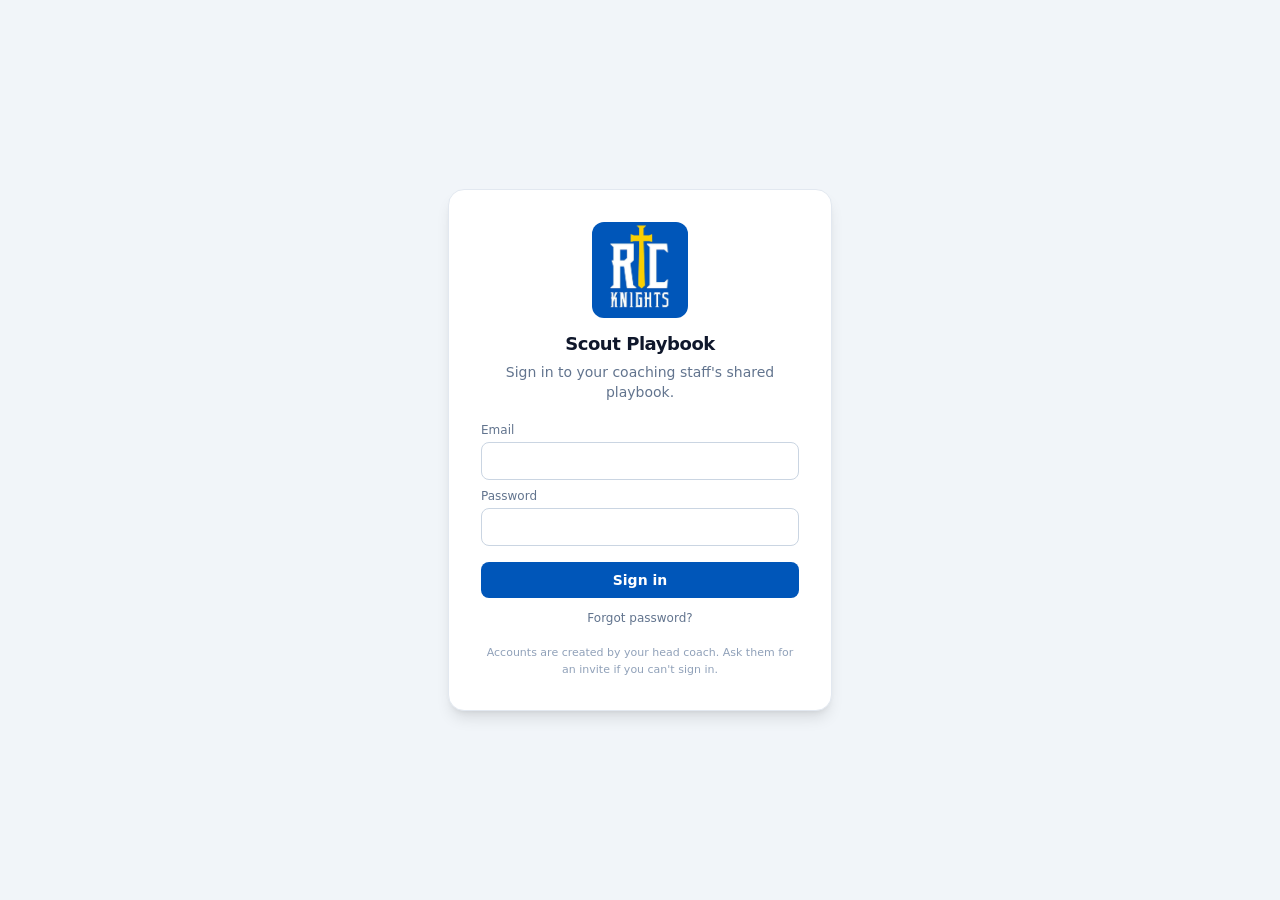
==== index.html @ b2d07709 "Deploy web app" ====
<!doctype html>
<html lang="en">
  <head>
    <meta charset="UTF-8" />
    <meta name="viewport" content="width=device-width, initial-scale=1.0" />
    <link rel="icon" type="image/png" href="./favicon.png" />
    <title>RC Knights — Scout Playbook</title>
    <script type="module" crossorigin src="./assets/index-DZJxbyOp.js"></script>
    <link rel="stylesheet" crossorigin href="./assets/index-Cs201-Hw.css">
  </head>
  <body>
    <div id="root"></div>
  </body>
</html>
---- assets/index-Cs201-Hw.css ----
@layer properties{@supports (((-webkit-hyphens:none)) and (not (margin-trim:inline))) or ((-moz-orient:inline) and (not (color:rgb(from red r g b)))){*,:before,:after,::backdrop{--tw-translate-x:0;--tw-translate-y:0;--tw-translate-z:0;--tw-scale-x:1;--tw-scale-y:1;--tw-scale-z:1;--tw-rotate-x:initial;--tw-rotate-y:initial;--tw-rotate-z:initial;--tw-skew-x:initial;--tw-skew-y:initial;--tw-space-y-reverse:0;--tw-border-style:solid;--tw-leading:initial;--tw-font-weight:initial;--tw-tracking:initial;--tw-shadow:0 0 #0000;--tw-shadow-color:initial;--tw-shadow-alpha:100%;--tw-inset-shadow:0 0 #0000;--tw-inset-shadow-color:initial;--tw-inset-shadow-alpha:100%;--tw-ring-color:initial;--tw-ring-shadow:0 0 #0000;--tw-inset-ring-color:initial;--tw-inset-ring-shadow:0 0 #0000;--tw-ring-inset:initial;--tw-ring-offset-width:0px;--tw-ring-offset-color:#fff;--tw-ring-offset-shadow:0 0 #0000;--tw-outline-style:solid;--tw-blur:initial;--tw-brightness:initial;--tw-contrast:initial;--tw-grayscale:initial;--tw-hue-rotate:initial;--tw-invert:initial;--tw-opacity:initial;--tw-saturate:initial;--tw-sepia:initial;--tw-drop-shadow:initial;--tw-drop-shadow-color:initial;--tw-drop-shadow-alpha:100%;--tw-drop-shadow-size:initial;--tw-duration:initial}}}@layer theme{:root,:host{--font-sans:ui-sans-serif, system-ui, sans-serif, "Apple Color Emoji", "Segoe UI Emoji", "Segoe UI Symbol", "Noto Color Emoji";--font-mono:ui-monospace, SFMono-Regular, Menlo, Monaco, Consolas, "Liberation Mono", "Courier New", monospace;--color-red-50:oklch(97.1% .013 17.38);--color-red-100:oklch(93.6% .032 17.717);--color-red-200:oklch(88.5% .062 18.334);--color-red-300:oklch(80.8% .114 19.571);--color-red-400:oklch(70.4% .191 22.216);--color-red-500:oklch(63.7% .237 25.331);--color-red-600:oklch(57.7% .245 27.325);--color-red-700:oklch(50.5% .213 27.518);--color-amber-50:oklch(98.7% .022 95.277);--color-amber-100:oklch(96.2% .059 95.617);--color-amber-300:oklch(87.9% .169 91.605);--color-amber-400:oklch(82.8% .189 84.429);--color-amber-500:oklch(76.9% .188 70.08);--color-amber-600:oklch(66.6% .179 58.318);--color-amber-800:oklch(47.3% .137 46.201);--color-amber-900:oklch(41.4% .112 45.904);--color-green-500:oklch(72.3% .219 149.579);--color-green-600:oklch(62.7% .194 149.214);--color-sky-50:oklch(97.7% .013 236.62);--color-sky-100:oklch(95.1% .026 236.824);--color-sky-300:oklch(82.8% .111 230.318);--color-sky-400:oklch(74.6% .16 232.661);--color-sky-500:oklch(68.5% .169 237.323);--color-sky-600:oklch(58.8% .158 241.966);--color-sky-700:oklch(50% .134 242.749);--color-sky-800:oklch(44.3% .11 240.79);--color-slate-50:oklch(98.4% .003 247.858);--color-slate-100:oklch(96.8% .007 247.896);--color-slate-200:oklch(92.9% .013 255.508);--color-slate-300:oklch(86.9% .022 252.894);--color-slate-400:oklch(70.4% .04 256.788);--color-slate-500:oklch(55.4% .046 257.417);--color-slate-600:oklch(44.6% .043 257.281);--color-slate-700:oklch(37.2% .044 257.287);--color-slate-800:oklch(27.9% .041 260.031);--color-slate-900:oklch(20.8% .042 265.755);--color-black:#000;--color-white:#fff;--spacing:.25rem;--container-md:28rem;--container-2xl:42rem;--container-3xl:48rem;--container-4xl:56rem;--container-5xl:64rem;--container-7xl:80rem;--text-xs:.75rem;--text-xs--line-height:calc(1 / .75);--text-sm:.875rem;--text-sm--line-height:calc(1.25 / .875);--text-lg:1.125rem;--text-lg--line-height:calc(1.75 / 1.125);--text-xl:1.25rem;--text-xl--line-height:calc(1.75 / 1.25);--text-2xl:1.5rem;--text-2xl--line-height:calc(2 / 1.5);--text-3xl:1.875rem;--text-3xl--line-height: 1.2 ;--font-weight-normal:400;--font-weight-medium:500;--font-weight-semibold:600;--font-weight-bold:700;--tracking-tight:-.025em;--tracking-wide:.025em;--tracking-widest:.1em;--leading-tight:1.25;--leading-snug:1.375;--radius-md:.375rem;--radius-lg:.5rem;--radius-xl:.75rem;--radius-2xl:1rem;--animate-pulse:pulse 2s cubic-bezier(.4, 0, .6, 1) infinite;--default-transition-duration:.15s;--default-transition-timing-function:cubic-bezier(.4, 0, .2, 1);--default-font-family:var(--font-sans);--default-mono-font-family:var(--font-mono);--color-brand:#0056b9;--color-brand-dark:#00479a;--color-brand-50:#e6f0fb;--color-brand-100:#cfe0f5;--color-gold:#facc00;--color-gold-dark:#d9b000}}@layer base{*,:after,:before,::backdrop{box-sizing:border-box;border:0 solid;margin:0;padding:0}::file-selector-button{box-sizing:border-box;border:0 solid;margin:0;padding:0}html,:host{-webkit-text-size-adjust:100%;tab-size:4;line-height:1.5;font-family:var(--default-font-family,ui-sans-serif, system-ui, sans-serif, "Apple Color Emoji", "Segoe UI Emoji", "Segoe UI Symbol", "Noto Color Emoji");font-feature-settings:var(--default-font-feature-settings,normal);font-variation-settings:var(--default-font-variation-settings,normal);-webkit-tap-highlight-color:transparent}hr{height:0;color:inherit;border-top-width:1px}abbr:where([title]){-webkit-text-decoration:underline dotted;text-decoration:underline dotted}h1,h2,h3,h4,h5,h6{font-size:inherit;font-weight:inherit}a{color:inherit;-webkit-text-decoration:inherit;text-decoration:inherit}b,strong{font-weight:bolder}code,kbd,samp,pre{font-family:var(--default-mono-font-family,ui-monospace, SFMono-Regular, Menlo, Monaco, Consolas, "Liberation Mono", "Courier New", monospace);font-feature-settings:var(--default-mono-font-feature-settings,normal);font-variation-settings:var(--default-mono-font-variation-settings,normal);font-size:1em}small{font-size:80%}sub,sup{vertical-align:baseline;font-size:75%;line-height:0;position:relative}sub{bottom:-.25em}sup{top:-.5em}table{text-indent:0;border-color:inherit;border-collapse:collapse}:-moz-focusring{outline:auto}progress{vertical-align:baseline}summary{display:list-item}ol,ul,menu{list-style:none}img,svg,video,canvas,audio,iframe,embed,object{vertical-align:middle;display:block}img,video{max-width:100%;height:auto}button,input,select,optgroup,textarea{font:inherit;font-feature-settings:inherit;font-variation-settings:inherit;letter-spacing:inherit;color:inherit;opacity:1;background-color:#0000;border-radius:0}::file-selector-button{font:inherit;font-feature-settings:inherit;font-variation-settings:inherit;letter-spacing:inherit;color:inherit;opacity:1;background-color:#0000;border-radius:0}:where(select:is([multiple],[size])) optgroup{font-weight:bolder}:where(select:is([multiple],[size])) optgroup option{padding-inline-start:20px}::file-selector-button{margin-inline-end:4px}::placeholder{opacity:1}@supports (not ((-webkit-appearance:-apple-pay-button))) or (contain-intrinsic-size:1px){::placeholder{color:currentColor}@supports (color:color-mix(in lab,red,red)){::placeholder{color:color-mix(in oklab,currentcolor 50%,transparent)}}}textarea{resize:vertical}::-webkit-search-decoration{-webkit-appearance:none}::-webkit-date-and-time-value{min-height:1lh;text-align:inherit}::-webkit-datetime-edit{display:inline-flex}::-webkit-datetime-edit-fields-wrapper{padding:0}::-webkit-datetime-edit{padding-block:0}::-webkit-datetime-edit-year-field{padding-block:0}::-webkit-datetime-edit-month-field{padding-block:0}::-webkit-datetime-edit-day-field{padding-block:0}::-webkit-datetime-edit-hour-field{padding-block:0}::-webkit-datetime-edit-minute-field{padding-block:0}::-webkit-datetime-edit-second-field{padding-block:0}::-webkit-datetime-edit-millisecond-field{padding-block:0}::-webkit-datetime-edit-meridiem-field{padding-block:0}::-webkit-calendar-picker-indicator{line-height:1}:-moz-ui-invalid{box-shadow:none}button,input:where([type=button],[type=reset],[type=submit]){appearance:button}::file-selector-button{appearance:button}::-webkit-inner-spin-button{height:auto}::-webkit-outer-spin-button{height:auto}[hidden]:where(:not([hidden=until-found])){display:none!important}}@layer components;@layer utilities{.pointer-events-auto{pointer-events:auto}.pointer-events-none{pointer-events:none}.visible{visibility:visible}.absolute{position:absolute}.fixed{position:fixed}.relative{position:relative}.sticky{position:sticky}.inset-0{inset:0}.inset-x-0{inset-inline:0}.inset-y-0{inset-block:0}.top-0{top:0}.top-1\.5{top:calc(var(--spacing) * 1.5)}.top-2{top:calc(var(--spacing) * 2)}.right-1\.5{right:calc(var(--spacing) * 1.5)}.right-4{right:calc(var(--spacing) * 4)}.bottom-4{bottom:calc(var(--spacing) * 4)}.left-0{left:0}.left-1\/2{left:50%}.z-10{z-index:10}.z-30{z-index:30}.z-40{z-index:40}.z-50{z-index:50}.col-span-full{grid-column:1/-1}.m-auto{margin:auto}.mx-1{margin-inline:var(--spacing)}.mx-3{margin-inline:calc(var(--spacing) * 3)}.mx-auto{margin-inline:auto}.my-6{margin-block:calc(var(--spacing) * 6)}.mt-0\.5{margin-top:calc(var(--spacing) * .5)}.mt-1{margin-top:var(--spacing)}.mt-1\.5{margin-top:calc(var(--spacing) * 1.5)}.mt-2{margin-top:calc(var(--spacing) * 2)}.mt-3{margin-top:calc(var(--spacing) * 3)}.mt-4{margin-top:calc(var(--spacing) * 4)}.mt-6{margin-top:calc(var(--spacing) * 6)}.mt-8{margin-top:calc(var(--spacing) * 8)}.mt-auto{margin-top:auto}.mr-1{margin-right:var(--spacing)}.mr-2{margin-right:calc(var(--spacing) * 2)}.mr-3{margin-right:calc(var(--spacing) * 3)}.-mb-px{margin-bottom:-1px}.mb-1{margin-bottom:var(--spacing)}.mb-1\.5{margin-bottom:calc(var(--spacing) * 1.5)}.mb-2{margin-bottom:calc(var(--spacing) * 2)}.mb-3{margin-bottom:calc(var(--spacing) * 3)}.mb-4{margin-bottom:calc(var(--spacing) * 4)}.mb-5{margin-bottom:calc(var(--spacing) * 5)}.mb-6{margin-bottom:calc(var(--spacing) * 6)}.ml-1{margin-left:var(--spacing)}.ml-2{margin-left:calc(var(--spacing) * 2)}.ml-auto{margin-left:auto}.block{display:block}.flex{display:flex}.grid{display:grid}.hidden{display:none}.inline{display:inline}.inline-block{display:inline-block}.inline-flex{display:inline-flex}.table{display:table}.aspect-\[2\/1\]{aspect-ratio:2}.h-2{height:calc(var(--spacing) * 2)}.h-6{height:calc(var(--spacing) * 6)}.h-7{height:calc(var(--spacing) * 7)}.h-8{height:calc(var(--spacing) * 8)}.h-10{height:calc(var(--spacing) * 10)}.h-12{height:calc(var(--spacing) * 12)}.h-96{height:calc(var(--spacing) * 96)}.h-full{height:100%}.max-h-72{max-height:calc(var(--spacing) * 72)}.max-h-\[28rem\]{max-height:28rem}.max-h-\[95vh\]{max-height:95vh}.min-h-\[2\.1rem\]{min-height:2.1rem}.min-h-\[5rem\]{min-height:5rem}.w-2{width:calc(var(--spacing) * 2)}.w-3{width:calc(var(--spacing) * 3)}.w-4{width:calc(var(--spacing) * 4)}.w-5{width:calc(var(--spacing) * 5)}.w-6{width:calc(var(--spacing) * 6)}.w-7{width:calc(var(--spacing) * 7)}.w-8{width:calc(var(--spacing) * 8)}.w-10{width:calc(var(--spacing) * 10)}.w-12{width:calc(var(--spacing) * 12)}.w-14{width:calc(var(--spacing) * 14)}.w-16{width:calc(var(--spacing) * 16)}.w-20{width:calc(var(--spacing) * 20)}.w-24{width:calc(var(--spacing) * 24)}.w-28{width:calc(var(--spacing) * 28)}.w-32{width:calc(var(--spacing) * 32)}.w-36{width:calc(var(--spacing) * 36)}.w-40{width:calc(var(--spacing) * 40)}.w-44{width:calc(var(--spacing) * 44)}.w-48{width:calc(var(--spacing) * 48)}.w-52{width:calc(var(--spacing) * 52)}.w-56{width:calc(var(--spacing) * 56)}.w-64{width:calc(var(--spacing) * 64)}.w-80{width:calc(var(--spacing) * 80)}.w-96{width:calc(var(--spacing) * 96)}.w-\[720px\]{width:720px}.w-full{width:100%}.w-px{width:1px}.max-w-2xl{max-width:var(--container-2xl)}.max-w-3xl{max-width:var(--container-3xl)}.max-w-4xl{max-width:var(--container-4xl)}.max-w-5xl{max-width:var(--container-5xl)}.max-w-7xl{max-width:var(--container-7xl)}.max-w-\[11rem\]{max-width:11rem}.max-w-\[85\%\]{max-width:85%}.max-w-\[95vw\]{max-width:95vw}.max-w-md{max-width:var(--container-md)}.min-w-0{min-width:0}.min-w-40{min-width:calc(var(--spacing) * 40)}.min-w-48{min-width:calc(var(--spacing) * 48)}.min-w-\[4rem\]{min-width:4rem}.min-w-\[10rem\]{min-width:10rem}.min-w-\[16rem\]{min-width:16rem}.min-w-\[24rem\]{min-width:24rem}.flex-1{flex:1}.shrink-0{flex-shrink:0}.border-collapse{border-collapse:collapse}.-translate-x-1\/2{--tw-translate-x: -50% ;translate:var(--tw-translate-x) var(--tw-translate-y)}.-translate-x-full{--tw-translate-x:-100%;translate:var(--tw-translate-x) var(--tw-translate-y)}.translate-x-0{--tw-translate-x:0;translate:var(--tw-translate-x) var(--tw-translate-y)}.scale-110{--tw-scale-x:110%;--tw-scale-y:110%;--tw-scale-z:110%;scale:var(--tw-scale-x) var(--tw-scale-y)}.transform{transform:var(--tw-rotate-x,) var(--tw-rotate-y,) var(--tw-rotate-z,) var(--tw-skew-x,) var(--tw-skew-y,)}.animate-pulse{animation:var(--animate-pulse)}.cursor-grab{cursor:grab}.cursor-move{cursor:move}.cursor-pointer{cursor:pointer}.touch-manipulation{touch-action:manipulation}.grid-cols-1{grid-template-columns:repeat(1,minmax(0,1fr))}.grid-cols-2{grid-template-columns:repeat(2,minmax(0,1fr))}.grid-cols-3{grid-template-columns:repeat(3,minmax(0,1fr))}.grid-cols-\[260px_1fr\]{grid-template-columns:260px 1fr}.grid-cols-\[280px_1fr\]{grid-template-columns:280px 1fr}.grid-cols-\[repeat\(auto-fill\,minmax\(200px\,1fr\)\)\]{grid-template-columns:repeat(auto-fill,minmax(200px,1fr))}.grid-cols-\[repeat\(auto-fill\,minmax\(220px\,1fr\)\)\]{grid-template-columns:repeat(auto-fill,minmax(220px,1fr))}.grid-cols-\[repeat\(auto-fill\,minmax\(230px\,1fr\)\)\]{grid-template-columns:repeat(auto-fill,minmax(230px,1fr))}.grid-cols-\[repeat\(auto-fill\,minmax\(260px\,1fr\)\)\]{grid-template-columns:repeat(auto-fill,minmax(260px,1fr))}.grid-cols-\[repeat\(auto-fill\,minmax\(300px\,1fr\)\)\]{grid-template-columns:repeat(auto-fill,minmax(300px,1fr))}.grid-cols-\[repeat\(auto-fit\,minmax\(180px\,1fr\)\)\]{grid-template-columns:repeat(auto-fit,minmax(180px,1fr))}.flex-col{flex-direction:column}.flex-wrap{flex-wrap:wrap}.items-baseline{align-items:baseline}.items-center{align-items:center}.items-end{align-items:flex-end}.items-start{align-items:flex-start}.justify-between{justify-content:space-between}.justify-center{justify-content:center}.justify-end{justify-content:flex-end}.gap-0\.5{gap:calc(var(--spacing) * .5)}.gap-1{gap:var(--spacing)}.gap-1\.5{gap:calc(var(--spacing) * 1.5)}.gap-2{gap:calc(var(--spacing) * 2)}.gap-3{gap:calc(var(--spacing) * 3)}.gap-4{gap:calc(var(--spacing) * 4)}.gap-5{gap:calc(var(--spacing) * 5)}:where(.space-y-1\.5>:not(:last-child)){--tw-space-y-reverse:0;margin-block-start:calc(calc(var(--spacing) * 1.5) * var(--tw-space-y-reverse));margin-block-end:calc(calc(var(--spacing) * 1.5) * calc(1 - var(--tw-space-y-reverse)))}.gap-x-4{column-gap:calc(var(--spacing) * 4)}.gap-y-2{row-gap:calc(var(--spacing) * 2)}.self-center{align-self:center}.self-end{align-self:flex-end}.self-start{align-self:flex-start}.truncate{text-overflow:ellipsis;white-space:nowrap;overflow:hidden}.overflow-auto{overflow:auto}.overflow-hidden{overflow:hidden}.overflow-x-auto{overflow-x:auto}.overflow-y-auto{overflow-y:auto}.rounded{border-radius:.25rem}.rounded-2xl{border-radius:var(--radius-2xl)}.rounded-full{border-radius:3.40282e38px}.rounded-lg{border-radius:var(--radius-lg)}.rounded-md{border-radius:var(--radius-md)}.rounded-xl{border-radius:var(--radius-xl)}.rounded-t-lg{border-top-left-radius:var(--radius-lg);border-top-right-radius:var(--radius-lg)}.border{border-style:var(--tw-border-style);border-width:1px}.border-0{border-style:var(--tw-border-style);border-width:0}.border-2{border-style:var(--tw-border-style);border-width:2px}.border-t{border-top-style:var(--tw-border-style);border-top-width:1px}.border-b{border-bottom-style:var(--tw-border-style);border-bottom-width:1px}.border-b-0{border-bottom-style:var(--tw-border-style);border-bottom-width:0}.border-b-2{border-bottom-style:var(--tw-border-style);border-bottom-width:2px}.border-l{border-left-style:var(--tw-border-style);border-left-width:1px}.border-l-4{border-left-style:var(--tw-border-style);border-left-width:4px}.border-dashed{--tw-border-style:dashed;border-style:dashed}.border-amber-300{border-color:var(--color-amber-300)}.border-amber-400{border-color:var(--color-amber-400)}.border-brand{border-color:var(--color-brand)}.border-gold{border-color:var(--color-gold)}.border-red-300{border-color:var(--color-red-300)}.border-red-400{border-color:var(--color-red-400)}.border-sky-400{border-color:var(--color-sky-400)}.border-sky-500{border-color:var(--color-sky-500)}.border-sky-600{border-color:var(--color-sky-600)}.border-slate-100{border-color:var(--color-slate-100)}.border-slate-200{border-color:var(--color-slate-200)}.border-slate-300{border-color:var(--color-slate-300)}.border-slate-400{border-color:var(--color-slate-400)}.border-slate-800{border-color:var(--color-slate-800)}.border-transparent{border-color:#0000}.border-white\/20{border-color:#fff3}@supports (color:color-mix(in lab,red,red)){.border-white\/20{border-color:color-mix(in oklab,var(--color-white) 20%,transparent)}}.bg-amber-50{background-color:var(--color-amber-50)}.bg-amber-100{background-color:var(--color-amber-100)}.bg-black\/40{background-color:#0006}@supports (color:color-mix(in lab,red,red)){.bg-black\/40{background-color:color-mix(in oklab,var(--color-black) 40%,transparent)}}.bg-brand{background-color:var(--color-brand)}.bg-brand-50{background-color:var(--color-brand-50)}.bg-brand-100{background-color:var(--color-brand-100)}.bg-gold{background-color:var(--color-gold)}.bg-gold\/15{background-color:#facc0026}@supports (color:color-mix(in lab,red,red)){.bg-gold\/15{background-color:color-mix(in oklab,var(--color-gold) 15%,transparent)}}.bg-gold\/25{background-color:#facc0040}@supports (color:color-mix(in lab,red,red)){.bg-gold\/25{background-color:color-mix(in oklab,var(--color-gold) 25%,transparent)}}.bg-green-500{background-color:var(--color-green-500)}.bg-red-50{background-color:var(--color-red-50)}.bg-red-600{background-color:var(--color-red-600)}.bg-red-700{background-color:var(--color-red-700)}.bg-sky-50{background-color:var(--color-sky-50)}.bg-sky-100{background-color:var(--color-sky-100)}.bg-sky-500{background-color:var(--color-sky-500)}.bg-sky-600{background-color:var(--color-sky-600)}.bg-slate-50{background-color:var(--color-slate-50)}.bg-slate-100{background-color:var(--color-slate-100)}.bg-slate-200{background-color:var(--color-slate-200)}.bg-slate-300{background-color:var(--color-slate-300)}.bg-slate-800{background-color:var(--color-slate-800)}.bg-slate-900\/40{background-color:#0f172b66}@supports (color:color-mix(in lab,red,red)){.bg-slate-900\/40{background-color:color-mix(in oklab,var(--color-slate-900) 40%,transparent)}}.bg-transparent{background-color:#0000}.bg-white{background-color:var(--color-white)}.bg-white\/10{background-color:#ffffff1a}@supports (color:color-mix(in lab,red,red)){.bg-white\/10{background-color:color-mix(in oklab,var(--color-white) 10%,transparent)}}.bg-white\/15{background-color:#ffffff26}@supports (color:color-mix(in lab,red,red)){.bg-white\/15{background-color:color-mix(in oklab,var(--color-white) 15%,transparent)}}.bg-white\/90{background-color:#ffffffe6}@supports (color:color-mix(in lab,red,red)){.bg-white\/90{background-color:color-mix(in oklab,var(--color-white) 90%,transparent)}}.p-1{padding:var(--spacing)}.p-1\.5{padding:calc(var(--spacing) * 1.5)}.p-2{padding:calc(var(--spacing) * 2)}.p-3{padding:calc(var(--spacing) * 3)}.p-4{padding:calc(var(--spacing) * 4)}.p-5{padding:calc(var(--spacing) * 5)}.p-6{padding:calc(var(--spacing) * 6)}.p-8{padding:calc(var(--spacing) * 8)}.p-10{padding:calc(var(--spacing) * 10)}.px-1{padding-inline:var(--spacing)}.px-1\.5{padding-inline:calc(var(--spacing) * 1.5)}.px-2{padding-inline:calc(var(--spacing) * 2)}.px-2\.5{padding-inline:calc(var(--spacing) * 2.5)}.px-3{padding-inline:calc(var(--spacing) * 3)}.px-4{padding-inline:calc(var(--spacing) * 4)}.px-5{padding-inline:calc(var(--spacing) * 5)}.px-6{padding-inline:calc(var(--spacing) * 6)}.py-0{padding-block:0}.py-0\.5{padding-block:calc(var(--spacing) * .5)}.py-1{padding-block:var(--spacing)}.py-1\.5{padding-block:calc(var(--spacing) * 1.5)}.py-2{padding-block:calc(var(--spacing) * 2)}.py-2\.5{padding-block:calc(var(--spacing) * 2.5)}.py-3{padding-block:calc(var(--spacing) * 3)}.py-4{padding-block:calc(var(--spacing) * 4)}.py-8{padding-block:calc(var(--spacing) * 8)}.pt-1\.5{padding-top:calc(var(--spacing) * 1.5)}.pt-3{padding-top:calc(var(--spacing) * 3)}.pt-4{padding-top:calc(var(--spacing) * 4)}.pt-5{padding-top:calc(var(--spacing) * 5)}.pt-12{padding-top:calc(var(--spacing) * 12)}.pt-16{padding-top:calc(var(--spacing) * 16)}.pt-32{padding-top:calc(var(--spacing) * 32)}.pr-1{padding-right:var(--spacing)}.pr-1\.5{padding-right:calc(var(--spacing) * 1.5)}.pr-2{padding-right:calc(var(--spacing) * 2)}.pb-0\.5{padding-bottom:calc(var(--spacing) * .5)}.pb-1{padding-bottom:var(--spacing)}.pb-2{padding-bottom:calc(var(--spacing) * 2)}.pb-3{padding-bottom:calc(var(--spacing) * 3)}.pl-1{padding-left:var(--spacing)}.pl-2\.5{padding-left:calc(var(--spacing) * 2.5)}.pl-3{padding-left:calc(var(--spacing) * 3)}.text-center{text-align:center}.text-left{text-align:left}.text-right{text-align:right}.align-middle{vertical-align:middle}.font-mono{font-family:var(--font-mono)}.text-2xl{font-size:var(--text-2xl);line-height:var(--tw-leading,var(--text-2xl--line-height))}.text-3xl{font-size:var(--text-3xl);line-height:var(--tw-leading,var(--text-3xl--line-height))}.text-lg{font-size:var(--text-lg);line-height:var(--tw-leading,var(--text-lg--line-height))}.text-sm{font-size:var(--text-sm);line-height:var(--tw-leading,var(--text-sm--line-height))}.text-xl{font-size:var(--text-xl);line-height:var(--tw-leading,var(--text-xl--line-height))}.text-xs{font-size:var(--text-xs);line-height:var(--tw-leading,var(--text-xs--line-height))}.text-\[9px\]{font-size:9px}.text-\[10px\]{font-size:10px}.text-\[11px\]{font-size:11px}.leading-none{--tw-leading:1;line-height:1}.leading-snug{--tw-leading:var(--leading-snug);line-height:var(--leading-snug)}.leading-tight{--tw-leading:var(--leading-tight);line-height:var(--leading-tight)}.font-bold{--tw-font-weight:var(--font-weight-bold);font-weight:var(--font-weight-bold)}.font-medium{--tw-font-weight:var(--font-weight-medium);font-weight:var(--font-weight-medium)}.font-normal{--tw-font-weight:var(--font-weight-normal);font-weight:var(--font-weight-normal)}.font-semibold{--tw-font-weight:var(--font-weight-semibold);font-weight:var(--font-weight-semibold)}.tracking-tight{--tw-tracking:var(--tracking-tight);letter-spacing:var(--tracking-tight)}.tracking-wide{--tw-tracking:var(--tracking-wide);letter-spacing:var(--tracking-wide)}.tracking-widest{--tw-tracking:var(--tracking-widest);letter-spacing:var(--tracking-widest)}.break-words{overflow-wrap:break-word}.whitespace-nowrap{white-space:nowrap}.whitespace-pre-wrap{white-space:pre-wrap}.text-amber-500{color:var(--color-amber-500)}.text-amber-600{color:var(--color-amber-600)}.text-amber-800{color:var(--color-amber-800)}.text-amber-900{color:var(--color-amber-900)}.text-brand{color:var(--color-brand)}.text-brand-dark{color:var(--color-brand-dark)}.text-gold-dark{color:var(--color-gold-dark)}.text-green-600{color:var(--color-green-600)}.text-red-200{color:var(--color-red-200)}.text-red-500{color:var(--color-red-500)}.text-red-600{color:var(--color-red-600)}.text-red-700{color:var(--color-red-700)}.text-sky-500{color:var(--color-sky-500)}.text-sky-700{color:var(--color-sky-700)}.text-sky-800{color:var(--color-sky-800)}.text-slate-300{color:var(--color-slate-300)}.text-slate-400{color:var(--color-slate-400)}.text-slate-500{color:var(--color-slate-500)}.text-slate-600{color:var(--color-slate-600)}.text-slate-700{color:var(--color-slate-700)}.text-slate-800{color:var(--color-slate-800)}.text-slate-900{color:var(--color-slate-900)}.text-white{color:var(--color-white)}.text-white\/60{color:#fff9}@supports (color:color-mix(in lab,red,red)){.text-white\/60{color:color-mix(in oklab,var(--color-white) 60%,transparent)}}.text-white\/70{color:#ffffffb3}@supports (color:color-mix(in lab,red,red)){.text-white\/70{color:color-mix(in oklab,var(--color-white) 70%,transparent)}}.text-white\/80{color:#fffc}@supports (color:color-mix(in lab,red,red)){.text-white\/80{color:color-mix(in oklab,var(--color-white) 80%,transparent)}}.capitalize{text-transform:capitalize}.normal-case{text-transform:none}.uppercase{text-transform:uppercase}.line-through{text-decoration-line:line-through}.underline{text-decoration-line:underline}.opacity-50{opacity:.5}.opacity-60{opacity:.6}.opacity-70{opacity:.7}.opacity-80{opacity:.8}.shadow{--tw-shadow:0 1px 3px 0 var(--tw-shadow-color,#0000001a), 0 1px 2px -1px var(--tw-shadow-color,#0000001a);box-shadow:var(--tw-inset-shadow),var(--tw-inset-ring-shadow),var(--tw-ring-offset-shadow),var(--tw-ring-shadow),var(--tw-shadow)}.shadow-2xl{--tw-shadow:0 25px 50px -12px var(--tw-shadow-color,#00000040);box-shadow:var(--tw-inset-shadow),var(--tw-inset-ring-shadow),var(--tw-ring-offset-shadow),var(--tw-ring-shadow),var(--tw-shadow)}.shadow-lg{--tw-shadow:0 10px 15px -3px var(--tw-shadow-color,#0000001a), 0 4px 6px -4px var(--tw-shadow-color,#0000001a);box-shadow:var(--tw-inset-shadow),var(--tw-inset-ring-shadow),var(--tw-ring-offset-shadow),var(--tw-ring-shadow),var(--tw-shadow)}.shadow-sm{--tw-shadow:0 1px 3px 0 var(--tw-shadow-color,#0000001a), 0 1px 2px -1px var(--tw-shadow-color,#0000001a);box-shadow:var(--tw-inset-shadow),var(--tw-inset-ring-shadow),var(--tw-ring-offset-shadow),var(--tw-ring-shadow),var(--tw-shadow)}.shadow-xl{--tw-shadow:0 20px 25px -5px var(--tw-shadow-color,#0000001a), 0 8px 10px -6px var(--tw-shadow-color,#0000001a);box-shadow:var(--tw-inset-shadow),var(--tw-inset-ring-shadow),var(--tw-ring-offset-shadow),var(--tw-ring-shadow),var(--tw-shadow)}.ring-1{--tw-ring-shadow:var(--tw-ring-inset,) 0 0 0 calc(1px + var(--tw-ring-offset-width)) var(--tw-ring-color,currentcolor);box-shadow:var(--tw-inset-shadow),var(--tw-inset-ring-shadow),var(--tw-ring-offset-shadow),var(--tw-ring-shadow),var(--tw-shadow)}.ring-brand{--tw-ring-color:var(--color-brand)}.ring-red-300{--tw-ring-color:var(--color-red-300)}.outline{outline-style:var(--tw-outline-style);outline-width:1px}.filter{filter:var(--tw-blur,) var(--tw-brightness,) var(--tw-contrast,) var(--tw-grayscale,) var(--tw-hue-rotate,) var(--tw-invert,) var(--tw-saturate,) var(--tw-sepia,) var(--tw-drop-shadow,)}.transition-transform{transition-property:transform,translate,scale,rotate;transition-timing-function:var(--tw-ease,var(--default-transition-timing-function));transition-duration:var(--tw-duration,var(--default-transition-duration))}.duration-200{--tw-duration:.2s;transition-duration:.2s}.outline-none{--tw-outline-style:none;outline-style:none}.select-none{-webkit-user-select:none;user-select:none}@media(hover:hover){.hover\:border-brand:hover{border-color:var(--color-brand)}.hover\:border-red-300:hover{border-color:var(--color-red-300)}.hover\:border-sky-300:hover{border-color:var(--color-sky-300)}.hover\:border-sky-400:hover{border-color:var(--color-sky-400)}.hover\:bg-amber-100:hover{background-color:var(--color-amber-100)}.hover\:bg-brand-100:hover{background-color:var(--color-brand-100)}.hover\:bg-brand-dark:hover{background-color:var(--color-brand-dark)}.hover\:bg-gold-dark:hover{background-color:var(--color-gold-dark)}.hover\:bg-red-50:hover{background-color:var(--color-red-50)}.hover\:bg-red-100:hover{background-color:var(--color-red-100)}.hover\:bg-sky-50:hover{background-color:var(--color-sky-50)}.hover\:bg-sky-700:hover{background-color:var(--color-sky-700)}.hover\:bg-slate-100:hover{background-color:var(--color-slate-100)}.hover\:bg-slate-200:hover{background-color:var(--color-slate-200)}.hover\:bg-slate-700:hover{background-color:var(--color-slate-700)}.hover\:bg-white\/10:hover{background-color:#ffffff1a}@supports (color:color-mix(in lab,red,red)){.hover\:bg-white\/10:hover{background-color:color-mix(in oklab,var(--color-white) 10%,transparent)}}.hover\:bg-white\/20:hover{background-color:#fff3}@supports (color:color-mix(in lab,red,red)){.hover\:bg-white\/20:hover{background-color:color-mix(in oklab,var(--color-white) 20%,transparent)}}.hover\:bg-white\/25:hover{background-color:#ffffff40}@supports (color:color-mix(in lab,red,red)){.hover\:bg-white\/25:hover{background-color:color-mix(in oklab,var(--color-white) 25%,transparent)}}.hover\:text-red-200:hover{color:var(--color-red-200)}.hover\:text-red-300:hover{color:var(--color-red-300)}.hover\:text-red-600:hover{color:var(--color-red-600)}.hover\:text-sky-600:hover{color:var(--color-sky-600)}.hover\:text-sky-700:hover{color:var(--color-sky-700)}.hover\:text-slate-600:hover{color:var(--color-slate-600)}.hover\:text-slate-700:hover{color:var(--color-slate-700)}.hover\:text-slate-800:hover{color:var(--color-slate-800)}.hover\:text-white:hover{color:var(--color-white)}.hover\:underline:hover{text-decoration-line:underline}}.focus\:ring-0:focus{--tw-ring-shadow:var(--tw-ring-inset,) 0 0 0 calc(0px + var(--tw-ring-offset-width)) var(--tw-ring-color,currentcolor);box-shadow:var(--tw-inset-shadow),var(--tw-inset-ring-shadow),var(--tw-ring-offset-shadow),var(--tw-ring-shadow),var(--tw-shadow)}.disabled\:text-slate-200:disabled{color:var(--color-slate-200)}.disabled\:text-slate-300:disabled{color:var(--color-slate-300)}.disabled\:no-underline:disabled{text-decoration-line:none}.disabled\:opacity-30:disabled{opacity:.3}.disabled\:opacity-40:disabled{opacity:.4}.disabled\:opacity-50:disabled{opacity:.5}@media(min-width:40rem){.sm\:inline{display:inline}}@media(min-width:48rem){.md\:static{position:static}.md\:z-auto{z-index:auto}.md\:hidden{display:none}.md\:translate-x-0{--tw-translate-x:0;translate:var(--tw-translate-x) var(--tw-translate-y)}.md\:transform-none{transform:none}.md\:pt-0{padding-top:0}}@media(min-width:64rem){.lg\:grid-cols-\[1fr_20rem\]{grid-template-columns:1fr 20rem}}}:root[data-team=jv]{--color-brand:#157347;--color-brand-dark:#0f5734;--color-brand-50:#e6f4ec;--color-brand-100:#c9e6d5}html,body,#root{height:100%}body{background-color:var(--color-slate-100);color:var(--color-slate-900);-webkit-user-select:none;user-select:none}input,textarea{-webkit-user-select:text;user-select:text}@property --tw-translate-x{syntax:"*";inherits:false;initial-value:0}@property --tw-translate-y{syntax:"*";inherits:false;initial-value:0}@property --tw-translate-z{syntax:"*";inherits:false;initial-value:0}@property --tw-scale-x{syntax:"*";inherits:false;initial-value:1}@property --tw-scale-y{syntax:"*";inherits:false;initial-value:1}@property --tw-scale-z{syntax:"*";inherits:false;initial-value:1}@property --tw-rotate-x{syntax:"*";inherits:false}@property --tw-rotate-y{syntax:"*";inherits:false}@property --tw-rotate-z{syntax:"*";inherits:false}@property --tw-skew-x{syntax:"*";inherits:false}@property --tw-skew-y{syntax:"*";inherits:false}@property --tw-space-y-reverse{syntax:"*";inherits:false;initial-value:0}@property --tw-border-style{syntax:"*";inherits:false;initial-value:solid}@property --tw-leading{syntax:"*";inherits:false}@property --tw-font-weight{syntax:"*";inherits:false}@property --tw-tracking{syntax:"*";inherits:false}@property --tw-shadow{syntax:"*";inherits:false;initial-value:0 0 #0000}@property --tw-shadow-color{syntax:"*";inherits:false}@property --tw-shadow-alpha{syntax:"<percentage>";inherits:false;initial-value:100%}@property --tw-inset-shadow{syntax:"*";inherits:false;initial-value:0 0 #0000}@property --tw-inset-shadow-color{syntax:"*";inherits:false}@property --tw-inset-shadow-alpha{syntax:"<percentage>";inherits:false;initial-value:100%}@property --tw-ring-color{syntax:"*";inherits:false}@property --tw-ring-shadow{syntax:"*";inherits:false;initial-value:0 0 #0000}@property --tw-inset-ring-color{syntax:"*";inherits:false}@property --tw-inset-ring-shadow{syntax:"*";inherits:false;initial-value:0 0 #0000}@property --tw-ring-inset{syntax:"*";inherits:false}@property --tw-ring-offset-width{syntax:"<length>";inherits:false;initial-value:0}@property --tw-ring-offset-color{syntax:"*";inherits:false;initial-value:#fff}@property --tw-ring-offset-shadow{syntax:"*";inherits:false;initial-value:0 0 #0000}@property --tw-outline-style{syntax:"*";inherits:false;initial-value:solid}@property --tw-blur{syntax:"*";inherits:false}@property --tw-brightness{syntax:"*";inherits:false}@property --tw-contrast{syntax:"*";inherits:false}@property --tw-grayscale{syntax:"*";inherits:false}@property --tw-hue-rotate{syntax:"*";inherits:false}@property --tw-invert{syntax:"*";inherits:false}@property --tw-opacity{syntax:"*";inherits:false}@property --tw-saturate{syntax:"*";inherits:false}@property --tw-sepia{syntax:"*";inherits:false}@property --tw-drop-shadow{syntax:"*";inherits:false}@property --tw-drop-shadow-color{syntax:"*";inherits:false}@property --tw-drop-shadow-alpha{syntax:"<percentage>";inherits:false;initial-value:100%}@property --tw-drop-shadow-size{syntax:"*";inherits:false}@property --tw-duration{syntax:"*";inherits:false}@keyframes pulse{50%{opacity:.5}}
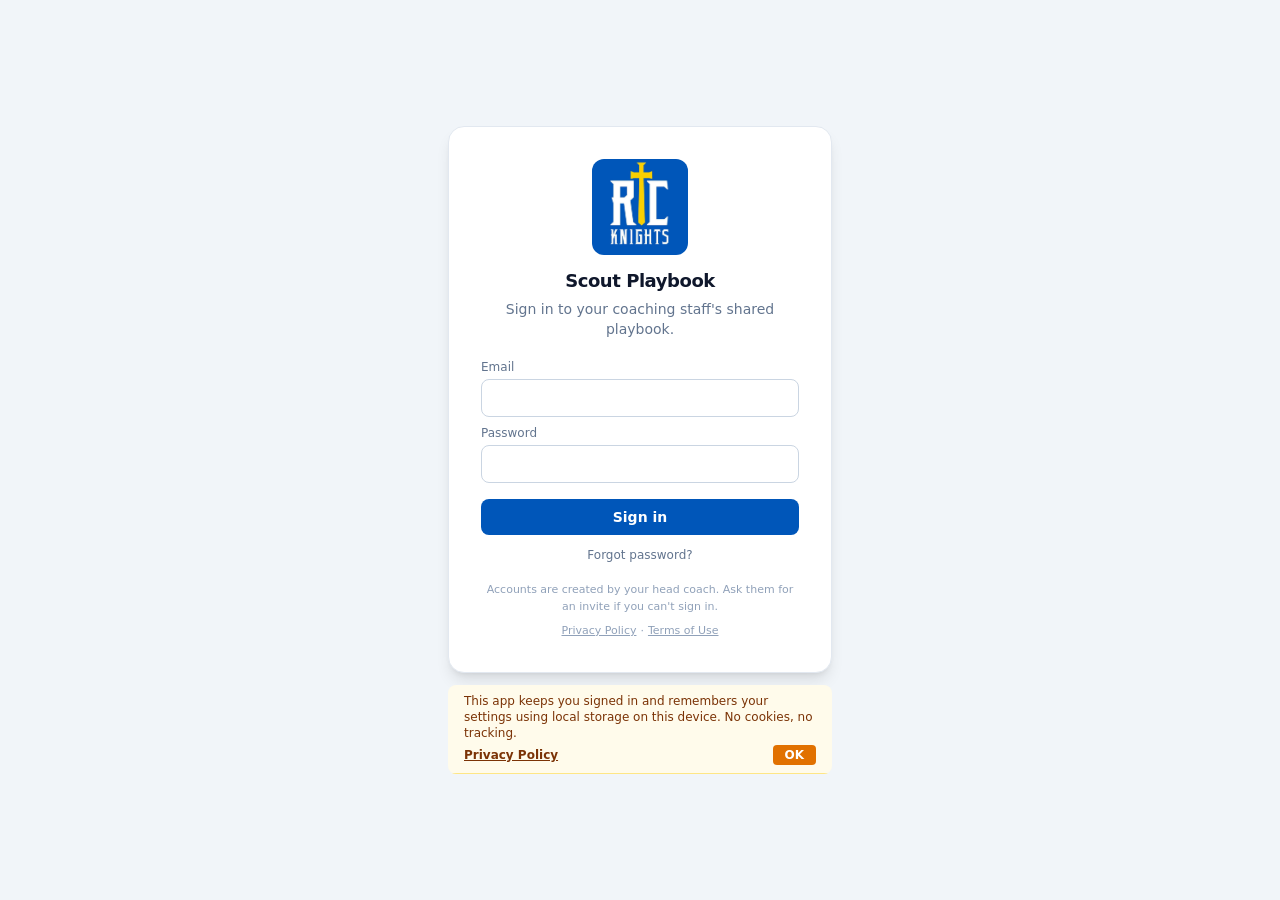
==== commit ad803766: "Deploy web app" ====
--- a/index.html
+++ b/index.html
@@ -5,8 +5,8 @@
     <meta name="viewport" content="width=device-width, initial-scale=1.0" />
     <link rel="icon" type="image/png" href="./favicon.png" />
     <title>RC Knights — Scout Playbook</title>
-    <script type="module" crossorigin src="./assets/index-DZJxbyOp.js"></script>
-    <link rel="stylesheet" crossorigin href="./assets/index-Cs201-Hw.css">
+    <script type="module" crossorigin src="./assets/index-Dlpjpa-e.js"></script>
+    <link rel="stylesheet" crossorigin href="./assets/index-kZsJQ_K7.css">
   </head>
   <body>
     <div id="root"></div>
--- a/assets/index-kZsJQ_K7.css
+++ b/assets/index-kZsJQ_K7.css
@@ -0,0 +1 @@
+@layer properties{@supports (((-webkit-hyphens:none)) and (not (margin-trim:inline))) or ((-moz-orient:inline) and (not (color:rgb(from red r g b)))){*,:before,:after,::backdrop{--tw-translate-x:0;--tw-translate-y:0;--tw-translate-z:0;--tw-scale-x:1;--tw-scale-y:1;--tw-scale-z:1;--tw-rotate-x:initial;--tw-rotate-y:initial;--tw-rotate-z:initial;--tw-skew-x:initial;--tw-skew-y:initial;--tw-space-y-reverse:0;--tw-border-style:solid;--tw-leading:initial;--tw-font-weight:initial;--tw-tracking:initial;--tw-shadow:0 0 #0000;--tw-shadow-color:initial;--tw-shadow-alpha:100%;--tw-inset-shadow:0 0 #0000;--tw-inset-shadow-color:initial;--tw-inset-shadow-alpha:100%;--tw-ring-color:initial;--tw-ring-shadow:0 0 #0000;--tw-inset-ring-color:initial;--tw-inset-ring-shadow:0 0 #0000;--tw-ring-inset:initial;--tw-ring-offset-width:0px;--tw-ring-offset-color:#fff;--tw-ring-offset-shadow:0 0 #0000;--tw-outline-style:solid;--tw-blur:initial;--tw-brightness:initial;--tw-contrast:initial;--tw-grayscale:initial;--tw-hue-rotate:initial;--tw-invert:initial;--tw-opacity:initial;--tw-saturate:initial;--tw-sepia:initial;--tw-drop-shadow:initial;--tw-drop-shadow-color:initial;--tw-drop-shadow-alpha:100%;--tw-drop-shadow-size:initial;--tw-duration:initial}}}@layer theme{:root,:host{--font-sans:ui-sans-serif, system-ui, sans-serif, "Apple Color Emoji", "Segoe UI Emoji", "Segoe UI Symbol", "Noto Color Emoji";--font-mono:ui-monospace, SFMono-Regular, Menlo, Monaco, Consolas, "Liberation Mono", "Courier New", monospace;--color-red-50:oklch(97.1% .013 17.38);--color-red-100:oklch(93.6% .032 17.717);--color-red-200:oklch(88.5% .062 18.334);--color-red-300:oklch(80.8% .114 19.571);--color-red-400:oklch(70.4% .191 22.216);--color-red-500:oklch(63.7% .237 25.331);--color-red-600:oklch(57.7% .245 27.325);--color-red-700:oklch(50.5% .213 27.518);--color-red-800:oklch(44.4% .177 26.899);--color-red-900:oklch(39.6% .141 25.723);--color-amber-50:oklch(98.7% .022 95.277);--color-amber-100:oklch(96.2% .059 95.617);--color-amber-200:oklch(92.4% .12 95.746);--color-amber-300:oklch(87.9% .169 91.605);--color-amber-400:oklch(82.8% .189 84.429);--color-amber-500:oklch(76.9% .188 70.08);--color-amber-600:oklch(66.6% .179 58.318);--color-amber-700:oklch(55.5% .163 48.998);--color-amber-800:oklch(47.3% .137 46.201);--color-amber-900:oklch(41.4% .112 45.904);--color-green-50:oklch(98.2% .018 155.826);--color-green-300:oklch(87.1% .15 154.449);--color-green-500:oklch(72.3% .219 149.579);--color-green-600:oklch(62.7% .194 149.214);--color-green-800:oklch(44.8% .119 151.328);--color-sky-50:oklch(97.7% .013 236.62);--color-sky-100:oklch(95.1% .026 236.824);--color-sky-200:oklch(90.1% .058 230.902);--color-sky-300:oklch(82.8% .111 230.318);--color-sky-400:oklch(74.6% .16 232.661);--color-sky-500:oklch(68.5% .169 237.323);--color-sky-600:oklch(58.8% .158 241.966);--color-sky-700:oklch(50% .134 242.749);--color-sky-800:oklch(44.3% .11 240.79);--color-violet-50:oklch(96.9% .016 293.756);--color-violet-700:oklch(49.1% .27 292.581);--color-fuchsia-50:oklch(97.7% .017 320.058);--color-fuchsia-200:oklch(90.3% .076 319.62);--color-fuchsia-300:oklch(83.3% .145 321.434);--color-fuchsia-400:oklch(74% .238 322.16);--color-fuchsia-700:oklch(51.8% .253 323.949);--color-fuchsia-800:oklch(45.2% .211 324.591);--color-slate-50:oklch(98.4% .003 247.858);--color-slate-100:oklch(96.8% .007 247.896);--color-slate-200:oklch(92.9% .013 255.508);--color-slate-300:oklch(86.9% .022 252.894);--color-slate-400:oklch(70.4% .04 256.788);--color-slate-500:oklch(55.4% .046 257.417);--color-slate-600:oklch(44.6% .043 257.281);--color-slate-700:oklch(37.2% .044 257.287);--color-slate-800:oklch(27.9% .041 260.031);--color-slate-900:oklch(20.8% .042 265.755);--color-black:#000;--color-white:#fff;--spacing:.25rem;--container-md:28rem;--container-2xl:42rem;--container-3xl:48rem;--container-4xl:56rem;--container-5xl:64rem;--container-7xl:80rem;--text-xs:.75rem;--text-xs--line-height:calc(1 / .75);--text-sm:.875rem;--text-sm--line-height:calc(1.25 / .875);--text-lg:1.125rem;--text-lg--line-height:calc(1.75 / 1.125);--text-xl:1.25rem;--text-xl--line-height:calc(1.75 / 1.25);--text-2xl:1.5rem;--text-2xl--line-height:calc(2 / 1.5);--text-3xl:1.875rem;--text-3xl--line-height: 1.2 ;--font-weight-normal:400;--font-weight-medium:500;--font-weight-semibold:600;--font-weight-bold:700;--tracking-tight:-.025em;--tracking-wide:.025em;--tracking-widest:.1em;--leading-tight:1.25;--leading-snug:1.375;--leading-relaxed:1.625;--radius-md:.375rem;--radius-lg:.5rem;--radius-xl:.75rem;--radius-2xl:1rem;--animate-pulse:pulse 2s cubic-bezier(.4, 0, .6, 1) infinite;--default-transition-duration:.15s;--default-transition-timing-function:cubic-bezier(.4, 0, .2, 1);--default-font-family:var(--font-sans);--default-mono-font-family:var(--font-mono);--color-brand:#0056b9;--color-brand-dark:#00479a;--color-brand-50:#e6f0fb;--color-brand-100:#cfe0f5;--color-gold:#facc00;--color-gold-dark:#d9b000}}@layer base{*,:after,:before,::backdrop{box-sizing:border-box;border:0 solid;margin:0;padding:0}::file-selector-button{box-sizing:border-box;border:0 solid;margin:0;padding:0}html,:host{-webkit-text-size-adjust:100%;tab-size:4;line-height:1.5;font-family:var(--default-font-family,ui-sans-serif, system-ui, sans-serif, "Apple Color Emoji", "Segoe UI Emoji", "Segoe UI Symbol", "Noto Color Emoji");font-feature-settings:var(--default-font-feature-settings,normal);font-variation-settings:var(--default-font-variation-settings,normal);-webkit-tap-highlight-color:transparent}hr{height:0;color:inherit;border-top-width:1px}abbr:where([title]){-webkit-text-decoration:underline dotted;text-decoration:underline dotted}h1,h2,h3,h4,h5,h6{font-size:inherit;font-weight:inherit}a{color:inherit;-webkit-text-decoration:inherit;text-decoration:inherit}b,strong{font-weight:bolder}code,kbd,samp,pre{font-family:var(--default-mono-font-family,ui-monospace, SFMono-Regular, Menlo, Monaco, Consolas, "Liberation Mono", "Courier New", monospace);font-feature-settings:var(--default-mono-font-feature-settings,normal);font-variation-settings:var(--default-mono-font-variation-settings,normal);font-size:1em}small{font-size:80%}sub,sup{vertical-align:baseline;font-size:75%;line-height:0;position:relative}sub{bottom:-.25em}sup{top:-.5em}table{text-indent:0;border-color:inherit;border-collapse:collapse}:-moz-focusring{outline:auto}progress{vertical-align:baseline}summary{display:list-item}ol,ul,menu{list-style:none}img,svg,video,canvas,audio,iframe,embed,object{vertical-align:middle;display:block}img,video{max-width:100%;height:auto}button,input,select,optgroup,textarea{font:inherit;font-feature-settings:inherit;font-variation-settings:inherit;letter-spacing:inherit;color:inherit;opacity:1;background-color:#0000;border-radius:0}::file-selector-button{font:inherit;font-feature-settings:inherit;font-variation-settings:inherit;letter-spacing:inherit;color:inherit;opacity:1;background-color:#0000;border-radius:0}:where(select:is([multiple],[size])) optgroup{font-weight:bolder}:where(select:is([multiple],[size])) optgroup option{padding-inline-start:20px}::file-selector-button{margin-inline-end:4px}::placeholder{opacity:1}@supports (not ((-webkit-appearance:-apple-pay-button))) or (contain-intrinsic-size:1px){::placeholder{color:currentColor}@supports (color:color-mix(in lab,red,red)){::placeholder{color:color-mix(in oklab,currentcolor 50%,transparent)}}}textarea{resize:vertical}::-webkit-search-decoration{-webkit-appearance:none}::-webkit-date-and-time-value{min-height:1lh;text-align:inherit}::-webkit-datetime-edit{display:inline-flex}::-webkit-datetime-edit-fields-wrapper{padding:0}::-webkit-datetime-edit{padding-block:0}::-webkit-datetime-edit-year-field{padding-block:0}::-webkit-datetime-edit-month-field{padding-block:0}::-webkit-datetime-edit-day-field{padding-block:0}::-webkit-datetime-edit-hour-field{padding-block:0}::-webkit-datetime-edit-minute-field{padding-block:0}::-webkit-datetime-edit-second-field{padding-block:0}::-webkit-datetime-edit-millisecond-field{padding-block:0}::-webkit-datetime-edit-meridiem-field{padding-block:0}::-webkit-calendar-picker-indicator{line-height:1}:-moz-ui-invalid{box-shadow:none}button,input:where([type=button],[type=reset],[type=submit]){appearance:button}::file-selector-button{appearance:button}::-webkit-inner-spin-button{height:auto}::-webkit-outer-spin-button{height:auto}[hidden]:where(:not([hidden=until-found])){display:none!important}}@layer components;@layer utilities{.pointer-events-auto{pointer-events:auto}.pointer-events-none{pointer-events:none}.visible{visibility:visible}.absolute{position:absolute}.fixed{position:fixed}.relative{position:relative}.static{position:static}.sticky{position:sticky}.inset-0{inset:0}.inset-x-0{inset-inline:0}.inset-y-0{inset-block:0}.top-0{top:0}.top-1\.5{top:calc(var(--spacing) * 1.5)}.top-2{top:calc(var(--spacing) * 2)}.right-1\.5{right:calc(var(--spacing) * 1.5)}.right-4{right:calc(var(--spacing) * 4)}.bottom-2{bottom:calc(var(--spacing) * 2)}.bottom-4{bottom:calc(var(--spacing) * 4)}.left-0{left:0}.left-1\/2{left:50%}.left-2{left:calc(var(--spacing) * 2)}.z-10{z-index:10}.z-30{z-index:30}.z-40{z-index:40}.z-50{z-index:50}.z-\[90\]{z-index:90}.z-\[100\]{z-index:100}.col-span-full{grid-column:1/-1}.m-4{margin:calc(var(--spacing) * 4)}.m-auto{margin:auto}.mx-1{margin-inline:var(--spacing)}.mx-3{margin-inline:calc(var(--spacing) * 3)}.mx-auto{margin-inline:auto}.my-6{margin-block:calc(var(--spacing) * 6)}.mt-0\.5{margin-top:calc(var(--spacing) * .5)}.mt-1{margin-top:var(--spacing)}.mt-1\.5{margin-top:calc(var(--spacing) * 1.5)}.mt-2{margin-top:calc(var(--spacing) * 2)}.mt-3{margin-top:calc(var(--spacing) * 3)}.mt-4{margin-top:calc(var(--spacing) * 4)}.mt-6{margin-top:calc(var(--spacing) * 6)}.mt-8{margin-top:calc(var(--spacing) * 8)}.mt-auto{margin-top:auto}.mr-1{margin-right:var(--spacing)}.mr-2{margin-right:calc(var(--spacing) * 2)}.mr-3{margin-right:calc(var(--spacing) * 3)}.mr-auto{margin-right:auto}.-mb-2{margin-bottom:calc(var(--spacing) * -2)}.-mb-px{margin-bottom:-1px}.mb-0\.5{margin-bottom:calc(var(--spacing) * .5)}.mb-1{margin-bottom:var(--spacing)}.mb-1\.5{margin-bottom:calc(var(--spacing) * 1.5)}.mb-2{margin-bottom:calc(var(--spacing) * 2)}.mb-3{margin-bottom:calc(var(--spacing) * 3)}.mb-4{margin-bottom:calc(var(--spacing) * 4)}.mb-5{margin-bottom:calc(var(--spacing) * 5)}.mb-6{margin-bottom:calc(var(--spacing) * 6)}.ml-1{margin-left:var(--spacing)}.ml-2{margin-left:calc(var(--spacing) * 2)}.ml-4{margin-left:calc(var(--spacing) * 4)}.ml-auto{margin-left:auto}.block{display:block}.flex{display:flex}.grid{display:grid}.hidden{display:none}.inline{display:inline}.inline-block{display:inline-block}.inline-flex{display:inline-flex}.table{display:table}.aspect-\[2\/1\]{aspect-ratio:2}.h-2{height:calc(var(--spacing) * 2)}.h-5{height:calc(var(--spacing) * 5)}.h-6{height:calc(var(--spacing) * 6)}.h-7{height:calc(var(--spacing) * 7)}.h-8{height:calc(var(--spacing) * 8)}.h-10{height:calc(var(--spacing) * 10)}.h-12{height:calc(var(--spacing) * 12)}.h-96{height:calc(var(--spacing) * 96)}.h-full{height:100%}.max-h-40{max-height:calc(var(--spacing) * 40)}.max-h-72{max-height:calc(var(--spacing) * 72)}.max-h-\[28rem\]{max-height:28rem}.max-h-\[85vh\]{max-height:85vh}.max-h-\[95vh\]{max-height:95vh}.max-h-\[calc\(100vh-17rem\)\]{max-height:calc(100vh - 17rem)}.min-h-\[2\.1rem\]{min-height:2.1rem}.min-h-\[5rem\]{min-height:5rem}.min-h-\[16rem\]{min-height:16rem}.w-2{width:calc(var(--spacing) * 2)}.w-4{width:calc(var(--spacing) * 4)}.w-5{width:calc(var(--spacing) * 5)}.w-6{width:calc(var(--spacing) * 6)}.w-7{width:calc(var(--spacing) * 7)}.w-8{width:calc(var(--spacing) * 8)}.w-10{width:calc(var(--spacing) * 10)}.w-12{width:calc(var(--spacing) * 12)}.w-14{width:calc(var(--spacing) * 14)}.w-16{width:calc(var(--spacing) * 16)}.w-20{width:calc(var(--spacing) * 20)}.w-24{width:calc(var(--spacing) * 24)}.w-28{width:calc(var(--spacing) * 28)}.w-32{width:calc(var(--spacing) * 32)}.w-36{width:calc(var(--spacing) * 36)}.w-40{width:calc(var(--spacing) * 40)}.w-44{width:calc(var(--spacing) * 44)}.w-48{width:calc(var(--spacing) * 48)}.w-52{width:calc(var(--spacing) * 52)}.w-56{width:calc(var(--spacing) * 56)}.w-64{width:calc(var(--spacing) * 64)}.w-80{width:calc(var(--spacing) * 80)}.w-96{width:calc(var(--spacing) * 96)}.w-\[720px\]{width:720px}.w-full{width:100%}.w-px{width:1px}.max-w-2xl{max-width:var(--container-2xl)}.max-w-3xl{max-width:var(--container-3xl)}.max-w-4xl{max-width:var(--container-4xl)}.max-w-5xl{max-width:var(--container-5xl)}.max-w-7xl{max-width:var(--container-7xl)}.max-w-\[11rem\]{max-width:11rem}.max-w-\[14rem\]{max-width:14rem}.max-w-\[72ch\]{max-width:72ch}.max-w-\[85\%\]{max-width:85%}.max-w-\[90vw\]{max-width:90vw}.max-w-\[95vw\]{max-width:95vw}.max-w-\[calc\(100\%-1rem\)\]{max-width:calc(100% - 1rem)}.max-w-full{max-width:100%}.max-w-md{max-width:var(--container-md)}.min-w-0{min-width:0}.min-w-40{min-width:calc(var(--spacing) * 40)}.min-w-48{min-width:calc(var(--spacing) * 48)}.min-w-\[4rem\]{min-width:4rem}.min-w-\[10rem\]{min-width:10rem}.min-w-\[16rem\]{min-width:16rem}.min-w-\[30rem\]{min-width:30rem}.flex-1{flex:1}.shrink-0{flex-shrink:0}.basis-full{flex-basis:100%}.border-collapse{border-collapse:collapse}.-translate-x-1\/2{--tw-translate-x: -50% ;translate:var(--tw-translate-x) var(--tw-translate-y)}.-translate-x-full{--tw-translate-x:-100%;translate:var(--tw-translate-x) var(--tw-translate-y)}.translate-x-0{--tw-translate-x:0;translate:var(--tw-translate-x) var(--tw-translate-y)}.scale-110{--tw-scale-x:110%;--tw-scale-y:110%;--tw-scale-z:110%;scale:var(--tw-scale-x) var(--tw-scale-y)}.transform{transform:var(--tw-rotate-x,) var(--tw-rotate-y,) var(--tw-rotate-z,) var(--tw-skew-x,) var(--tw-skew-y,)}.animate-pulse{animation:var(--animate-pulse)}.cursor-grab{cursor:grab}.cursor-move{cursor:move}.cursor-pointer{cursor:pointer}.touch-manipulation{touch-action:manipulation}.list-disc{list-style-type:disc}.grid-cols-1{grid-template-columns:repeat(1,minmax(0,1fr))}.grid-cols-2{grid-template-columns:repeat(2,minmax(0,1fr))}.grid-cols-3{grid-template-columns:repeat(3,minmax(0,1fr))}.grid-cols-\[260px_1fr\]{grid-template-columns:260px 1fr}.grid-cols-\[280px_1fr\]{grid-template-columns:280px 1fr}.grid-cols-\[repeat\(auto-fill\,minmax\(200px\,1fr\)\)\]{grid-template-columns:repeat(auto-fill,minmax(200px,1fr))}.grid-cols-\[repeat\(auto-fill\,minmax\(220px\,1fr\)\)\]{grid-template-columns:repeat(auto-fill,minmax(220px,1fr))}.grid-cols-\[repeat\(auto-fill\,minmax\(260px\,1fr\)\)\]{grid-template-columns:repeat(auto-fill,minmax(260px,1fr))}.grid-cols-\[repeat\(auto-fill\,minmax\(300px\,1fr\)\)\]{grid-template-columns:repeat(auto-fill,minmax(300px,1fr))}.flex-col{flex-direction:column}.flex-wrap{flex-wrap:wrap}.items-baseline{align-items:baseline}.items-center{align-items:center}.items-end{align-items:flex-end}.items-start{align-items:flex-start}.justify-between{justify-content:space-between}.justify-center{justify-content:center}.justify-end{justify-content:flex-end}.gap-0\.5{gap:calc(var(--spacing) * .5)}.gap-1{gap:var(--spacing)}.gap-1\.5{gap:calc(var(--spacing) * 1.5)}.gap-2{gap:calc(var(--spacing) * 2)}.gap-3{gap:calc(var(--spacing) * 3)}.gap-4{gap:calc(var(--spacing) * 4)}.gap-5{gap:calc(var(--spacing) * 5)}:where(.space-y-1>:not(:last-child)){--tw-space-y-reverse:0;margin-block-start:calc(var(--spacing) * var(--tw-space-y-reverse));margin-block-end:calc(var(--spacing) * calc(1 - var(--tw-space-y-reverse)))}:where(.space-y-1\.5>:not(:last-child)){--tw-space-y-reverse:0;margin-block-start:calc(calc(var(--spacing) * 1.5) * var(--tw-space-y-reverse));margin-block-end:calc(calc(var(--spacing) * 1.5) * calc(1 - var(--tw-space-y-reverse)))}.gap-x-2{column-gap:calc(var(--spacing) * 2)}.gap-x-3{column-gap:calc(var(--spacing) * 3)}.gap-x-4{column-gap:calc(var(--spacing) * 4)}.gap-y-1{row-gap:var(--spacing)}.gap-y-2{row-gap:calc(var(--spacing) * 2)}.self-center{align-self:center}.self-end{align-self:flex-end}.self-start{align-self:flex-start}.truncate{text-overflow:ellipsis;white-space:nowrap;overflow:hidden}.overflow-auto{overflow:auto}.overflow-hidden{overflow:hidden}.overflow-x-auto{overflow-x:auto}.overflow-y-auto{overflow-y:auto}.rounded{border-radius:.25rem}.rounded-2xl{border-radius:var(--radius-2xl)}.rounded-full{border-radius:3.40282e38px}.rounded-lg{border-radius:var(--radius-lg)}.rounded-md{border-radius:var(--radius-md)}.rounded-xl{border-radius:var(--radius-xl)}.rounded-t-lg{border-top-left-radius:var(--radius-lg);border-top-right-radius:var(--radius-lg)}.border{border-style:var(--tw-border-style);border-width:1px}.border-0{border-style:var(--tw-border-style);border-width:0}.border-2{border-style:var(--tw-border-style);border-width:2px}.border-t{border-top-style:var(--tw-border-style);border-top-width:1px}.border-b{border-bottom-style:var(--tw-border-style);border-bottom-width:1px}.border-b-0{border-bottom-style:var(--tw-border-style);border-bottom-width:0}.border-b-2{border-bottom-style:var(--tw-border-style);border-bottom-width:2px}.border-l{border-left-style:var(--tw-border-style);border-left-width:1px}.border-l-4{border-left-style:var(--tw-border-style);border-left-width:4px}.border-dashed{--tw-border-style:dashed;border-style:dashed}.border-amber-200{border-color:var(--color-amber-200)}.border-amber-300{border-color:var(--color-amber-300)}.border-amber-400{border-color:var(--color-amber-400)}.border-brand{border-color:var(--color-brand)}.border-fuchsia-200{border-color:var(--color-fuchsia-200)}.border-fuchsia-300{border-color:var(--color-fuchsia-300)}.border-gold{border-color:var(--color-gold)}.border-green-300{border-color:var(--color-green-300)}.border-red-200{border-color:var(--color-red-200)}.border-red-300{border-color:var(--color-red-300)}.border-red-300\/40{border-color:#ffa3a366}@supports (color:color-mix(in lab,red,red)){.border-red-300\/40{border-color:color-mix(in oklab,var(--color-red-300) 40%,transparent)}}.border-red-400{border-color:var(--color-red-400)}.border-sky-200{border-color:var(--color-sky-200)}.border-sky-400{border-color:var(--color-sky-400)}.border-sky-500{border-color:var(--color-sky-500)}.border-sky-600{border-color:var(--color-sky-600)}.border-slate-100{border-color:var(--color-slate-100)}.border-slate-200{border-color:var(--color-slate-200)}.border-slate-300{border-color:var(--color-slate-300)}.border-slate-400{border-color:var(--color-slate-400)}.border-slate-800{border-color:var(--color-slate-800)}.border-transparent{border-color:#0000}.border-white\/20{border-color:#fff3}@supports (color:color-mix(in lab,red,red)){.border-white\/20{border-color:color-mix(in oklab,var(--color-white) 20%,transparent)}}.bg-\[\#f4f5f4\]{background-color:#f4f5f4}.bg-amber-50{background-color:var(--color-amber-50)}.bg-amber-100{background-color:var(--color-amber-100)}.bg-amber-500{background-color:var(--color-amber-500)}.bg-amber-600{background-color:var(--color-amber-600)}.bg-amber-900\/40{background-color:#7b330666}@supports (color:color-mix(in lab,red,red)){.bg-amber-900\/40{background-color:color-mix(in oklab,var(--color-amber-900) 40%,transparent)}}.bg-black\/40{background-color:#0006}@supports (color:color-mix(in lab,red,red)){.bg-black\/40{background-color:color-mix(in oklab,var(--color-black) 40%,transparent)}}.bg-brand{background-color:var(--color-brand)}.bg-brand-50{background-color:var(--color-brand-50)}.bg-brand-100{background-color:var(--color-brand-100)}.bg-fuchsia-50{background-color:var(--color-fuchsia-50)}.bg-gold{background-color:var(--color-gold)}.bg-gold\/15{background-color:#facc0026}@supports (color:color-mix(in lab,red,red)){.bg-gold\/15{background-color:color-mix(in oklab,var(--color-gold) 15%,transparent)}}.bg-gold\/20{background-color:#facc0033}@supports (color:color-mix(in lab,red,red)){.bg-gold\/20{background-color:color-mix(in oklab,var(--color-gold) 20%,transparent)}}.bg-gold\/25{background-color:#facc0040}@supports (color:color-mix(in lab,red,red)){.bg-gold\/25{background-color:color-mix(in oklab,var(--color-gold) 25%,transparent)}}.bg-green-50{background-color:var(--color-green-50)}.bg-green-500{background-color:var(--color-green-500)}.bg-red-50{background-color:var(--color-red-50)}.bg-red-600{background-color:var(--color-red-600)}.bg-red-700{background-color:var(--color-red-700)}.bg-red-900\/50{background-color:#82181a80}@supports (color:color-mix(in lab,red,red)){.bg-red-900\/50{background-color:color-mix(in oklab,var(--color-red-900) 50%,transparent)}}.bg-sky-50{background-color:var(--color-sky-50)}.bg-sky-100{background-color:var(--color-sky-100)}.bg-sky-500{background-color:var(--color-sky-500)}.bg-sky-600{background-color:var(--color-sky-600)}.bg-slate-50{background-color:var(--color-slate-50)}.bg-slate-100{background-color:var(--color-slate-100)}.bg-slate-200{background-color:var(--color-slate-200)}.bg-slate-300{background-color:var(--color-slate-300)}.bg-slate-800{background-color:var(--color-slate-800)}.bg-slate-900\/40{background-color:#0f172b66}@supports (color:color-mix(in lab,red,red)){.bg-slate-900\/40{background-color:color-mix(in oklab,var(--color-slate-900) 40%,transparent)}}.bg-slate-900\/60{background-color:#0f172b99}@supports (color:color-mix(in lab,red,red)){.bg-slate-900\/60{background-color:color-mix(in oklab,var(--color-slate-900) 60%,transparent)}}.bg-transparent{background-color:#0000}.bg-violet-50{background-color:var(--color-violet-50)}.bg-white{background-color:var(--color-white)}.bg-white\/10{background-color:#ffffff1a}@supports (color:color-mix(in lab,red,red)){.bg-white\/10{background-color:color-mix(in oklab,var(--color-white) 10%,transparent)}}.bg-white\/15{background-color:#ffffff26}@supports (color:color-mix(in lab,red,red)){.bg-white\/15{background-color:color-mix(in oklab,var(--color-white) 15%,transparent)}}.bg-white\/90{background-color:#ffffffe6}@supports (color:color-mix(in lab,red,red)){.bg-white\/90{background-color:color-mix(in oklab,var(--color-white) 90%,transparent)}}.p-1{padding:var(--spacing)}.p-1\.5{padding:calc(var(--spacing) * 1.5)}.p-2{padding:calc(var(--spacing) * 2)}.p-3{padding:calc(var(--spacing) * 3)}.p-4{padding:calc(var(--spacing) * 4)}.p-5{padding:calc(var(--spacing) * 5)}.p-6{padding:calc(var(--spacing) * 6)}.p-8{padding:calc(var(--spacing) * 8)}.p-10{padding:calc(var(--spacing) * 10)}.px-1{padding-inline:var(--spacing)}.px-1\.5{padding-inline:calc(var(--spacing) * 1.5)}.px-2{padding-inline:calc(var(--spacing) * 2)}.px-2\.5{padding-inline:calc(var(--spacing) * 2.5)}.px-3{padding-inline:calc(var(--spacing) * 3)}.px-4{padding-inline:calc(var(--spacing) * 4)}.px-5{padding-inline:calc(var(--spacing) * 5)}.px-6{padding-inline:calc(var(--spacing) * 6)}.py-0{padding-block:0}.py-0\.5{padding-block:calc(var(--spacing) * .5)}.py-1{padding-block:var(--spacing)}.py-1\.5{padding-block:calc(var(--spacing) * 1.5)}.py-2{padding-block:calc(var(--spacing) * 2)}.py-2\.5{padding-block:calc(var(--spacing) * 2.5)}.py-3{padding-block:calc(var(--spacing) * 3)}.py-4{padding-block:calc(var(--spacing) * 4)}.py-8{padding-block:calc(var(--spacing) * 8)}.pt-1\.5{padding-top:calc(var(--spacing) * 1.5)}.pt-3{padding-top:calc(var(--spacing) * 3)}.pt-4{padding-top:calc(var(--spacing) * 4)}.pt-5{padding-top:calc(var(--spacing) * 5)}.pt-12{padding-top:calc(var(--spacing) * 12)}.pt-16{padding-top:calc(var(--spacing) * 16)}.pt-32{padding-top:calc(var(--spacing) * 32)}.pr-1{padding-right:var(--spacing)}.pr-1\.5{padding-right:calc(var(--spacing) * 1.5)}.pr-2{padding-right:calc(var(--spacing) * 2)}.pr-3{padding-right:calc(var(--spacing) * 3)}.pb-0\.5{padding-bottom:calc(var(--spacing) * .5)}.pb-1{padding-bottom:var(--spacing)}.pb-2{padding-bottom:calc(var(--spacing) * 2)}.pb-3{padding-bottom:calc(var(--spacing) * 3)}.pl-1{padding-left:var(--spacing)}.pl-2\.5{padding-left:calc(var(--spacing) * 2.5)}.pl-3{padding-left:calc(var(--spacing) * 3)}.pl-6{padding-left:calc(var(--spacing) * 6)}.text-center{text-align:center}.text-left{text-align:left}.text-right{text-align:right}.align-middle{vertical-align:middle}.align-top{vertical-align:top}.font-mono{font-family:var(--font-mono)}.text-2xl{font-size:var(--text-2xl);line-height:var(--tw-leading,var(--text-2xl--line-height))}.text-3xl{font-size:var(--text-3xl);line-height:var(--tw-leading,var(--text-3xl--line-height))}.text-lg{font-size:var(--text-lg);line-height:var(--tw-leading,var(--text-lg--line-height))}.text-sm{font-size:var(--text-sm);line-height:var(--tw-leading,var(--text-sm--line-height))}.text-xl{font-size:var(--text-xl);line-height:var(--tw-leading,var(--text-xl--line-height))}.text-xs{font-size:var(--text-xs);line-height:var(--tw-leading,var(--text-xs--line-height))}.text-\[9px\]{font-size:9px}.text-\[10px\]{font-size:10px}.text-\[11px\]{font-size:11px}.text-\[15px\]{font-size:15px}.leading-none{--tw-leading:1;line-height:1}.leading-relaxed{--tw-leading:var(--leading-relaxed);line-height:var(--leading-relaxed)}.leading-snug{--tw-leading:var(--leading-snug);line-height:var(--leading-snug)}.leading-tight{--tw-leading:var(--leading-tight);line-height:var(--leading-tight)}.font-bold{--tw-font-weight:var(--font-weight-bold);font-weight:var(--font-weight-bold)}.font-medium{--tw-font-weight:var(--font-weight-medium);font-weight:var(--font-weight-medium)}.font-normal{--tw-font-weight:var(--font-weight-normal);font-weight:var(--font-weight-normal)}.font-semibold{--tw-font-weight:var(--font-weight-semibold);font-weight:var(--font-weight-semibold)}.tracking-tight{--tw-tracking:var(--tracking-tight);letter-spacing:var(--tracking-tight)}.tracking-wide{--tw-tracking:var(--tracking-wide);letter-spacing:var(--tracking-wide)}.tracking-widest{--tw-tracking:var(--tracking-widest);letter-spacing:var(--tracking-widest)}.break-words{overflow-wrap:break-word}.whitespace-nowrap{white-space:nowrap}.whitespace-pre-wrap{white-space:pre-wrap}.text-amber-200{color:var(--color-amber-200)}.text-amber-500{color:var(--color-amber-500)}.text-amber-600{color:var(--color-amber-600)}.text-amber-700{color:var(--color-amber-700)}.text-amber-800{color:var(--color-amber-800)}.text-amber-900{color:var(--color-amber-900)}.text-brand{color:var(--color-brand)}.text-brand-dark{color:var(--color-brand-dark)}.text-fuchsia-700{color:var(--color-fuchsia-700)}.text-fuchsia-800{color:var(--color-fuchsia-800)}.text-gold-dark{color:var(--color-gold-dark)}.text-green-600{color:var(--color-green-600)}.text-green-800{color:var(--color-green-800)}.text-red-200{color:var(--color-red-200)}.text-red-500{color:var(--color-red-500)}.text-red-600{color:var(--color-red-600)}.text-red-700{color:var(--color-red-700)}.text-red-800{color:var(--color-red-800)}.text-sky-500{color:var(--color-sky-500)}.text-sky-700{color:var(--color-sky-700)}.text-sky-700\/70{color:#0069a4b3}@supports (color:color-mix(in lab,red,red)){.text-sky-700\/70{color:color-mix(in oklab,var(--color-sky-700) 70%,transparent)}}.text-sky-800{color:var(--color-sky-800)}.text-slate-300{color:var(--color-slate-300)}.text-slate-400{color:var(--color-slate-400)}.text-slate-500{color:var(--color-slate-500)}.text-slate-600{color:var(--color-slate-600)}.text-slate-700{color:var(--color-slate-700)}.text-slate-800{color:var(--color-slate-800)}.text-slate-900{color:var(--color-slate-900)}.text-violet-700{color:var(--color-violet-700)}.text-white{color:var(--color-white)}.text-white\/50{color:#ffffff80}@supports (color:color-mix(in lab,red,red)){.text-white\/50{color:color-mix(in oklab,var(--color-white) 50%,transparent)}}.text-white\/60{color:#fff9}@supports (color:color-mix(in lab,red,red)){.text-white\/60{color:color-mix(in oklab,var(--color-white) 60%,transparent)}}.text-white\/70{color:#ffffffb3}@supports (color:color-mix(in lab,red,red)){.text-white\/70{color:color-mix(in oklab,var(--color-white) 70%,transparent)}}.text-white\/80{color:#fffc}@supports (color:color-mix(in lab,red,red)){.text-white\/80{color:color-mix(in oklab,var(--color-white) 80%,transparent)}}.text-white\/90{color:#ffffffe6}@supports (color:color-mix(in lab,red,red)){.text-white\/90{color:color-mix(in oklab,var(--color-white) 90%,transparent)}}.capitalize{text-transform:capitalize}.normal-case{text-transform:none}.uppercase{text-transform:uppercase}.italic{font-style:italic}.line-through{text-decoration-line:line-through}.underline{text-decoration-line:underline}.accent-brand{accent-color:var(--color-brand)}.opacity-50{opacity:.5}.opacity-60{opacity:.6}.opacity-70{opacity:.7}.opacity-80{opacity:.8}.shadow{--tw-shadow:0 1px 3px 0 var(--tw-shadow-color,#0000001a), 0 1px 2px -1px var(--tw-shadow-color,#0000001a);box-shadow:var(--tw-inset-shadow),var(--tw-inset-ring-shadow),var(--tw-ring-offset-shadow),var(--tw-ring-shadow),var(--tw-shadow)}.shadow-2xl{--tw-shadow:0 25px 50px -12px var(--tw-shadow-color,#00000040);box-shadow:var(--tw-inset-shadow),var(--tw-inset-ring-shadow),var(--tw-ring-offset-shadow),var(--tw-ring-shadow),var(--tw-shadow)}.shadow-lg{--tw-shadow:0 10px 15px -3px var(--tw-shadow-color,#0000001a), 0 4px 6px -4px var(--tw-shadow-color,#0000001a);box-shadow:var(--tw-inset-shadow),var(--tw-inset-ring-shadow),var(--tw-ring-offset-shadow),var(--tw-ring-shadow),var(--tw-shadow)}.shadow-sm{--tw-shadow:0 1px 3px 0 var(--tw-shadow-color,#0000001a), 0 1px 2px -1px var(--tw-shadow-color,#0000001a);box-shadow:var(--tw-inset-shadow),var(--tw-inset-ring-shadow),var(--tw-ring-offset-shadow),var(--tw-ring-shadow),var(--tw-shadow)}.shadow-xl{--tw-shadow:0 20px 25px -5px var(--tw-shadow-color,#0000001a), 0 8px 10px -6px var(--tw-shadow-color,#0000001a);box-shadow:var(--tw-inset-shadow),var(--tw-inset-ring-shadow),var(--tw-ring-offset-shadow),var(--tw-ring-shadow),var(--tw-shadow)}.ring-1{--tw-ring-shadow:var(--tw-ring-inset,) 0 0 0 calc(1px + var(--tw-ring-offset-width)) var(--tw-ring-color,currentcolor);box-shadow:var(--tw-inset-shadow),var(--tw-inset-ring-shadow),var(--tw-ring-offset-shadow),var(--tw-ring-shadow),var(--tw-shadow)}.ring-brand{--tw-ring-color:var(--color-brand)}.ring-gold{--tw-ring-color:var(--color-gold)}.ring-red-300{--tw-ring-color:var(--color-red-300)}.outline{outline-style:var(--tw-outline-style);outline-width:1px}.filter{filter:var(--tw-blur,) var(--tw-brightness,) var(--tw-contrast,) var(--tw-grayscale,) var(--tw-hue-rotate,) var(--tw-invert,) var(--tw-saturate,) var(--tw-sepia,) var(--tw-drop-shadow,)}.transition-transform{transition-property:transform,translate,scale,rotate;transition-timing-function:var(--tw-ease,var(--default-transition-timing-function));transition-duration:var(--tw-duration,var(--default-transition-duration))}.duration-200{--tw-duration:.2s;transition-duration:.2s}.outline-none{--tw-outline-style:none;outline-style:none}.select-none{-webkit-user-select:none;user-select:none}@media(hover:hover){.hover\:border-brand:hover{border-color:var(--color-brand)}.hover\:border-fuchsia-400:hover{border-color:var(--color-fuchsia-400)}.hover\:border-red-300:hover{border-color:var(--color-red-300)}.hover\:border-sky-300:hover{border-color:var(--color-sky-300)}.hover\:border-sky-400:hover{border-color:var(--color-sky-400)}.hover\:border-slate-300:hover{border-color:var(--color-slate-300)}.hover\:bg-amber-100:hover{background-color:var(--color-amber-100)}.hover\:bg-amber-600:hover{background-color:var(--color-amber-600)}.hover\:bg-amber-700:hover{background-color:var(--color-amber-700)}.hover\:bg-brand-50:hover{background-color:var(--color-brand-50)}.hover\:bg-brand-100:hover{background-color:var(--color-brand-100)}.hover\:bg-brand-dark:hover{background-color:var(--color-brand-dark)}.hover\:bg-gold-dark:hover{background-color:var(--color-gold-dark)}.hover\:bg-red-50:hover{background-color:var(--color-red-50)}.hover\:bg-red-100:hover{background-color:var(--color-red-100)}.hover\:bg-red-700:hover{background-color:var(--color-red-700)}.hover\:bg-sky-50:hover{background-color:var(--color-sky-50)}.hover\:bg-sky-700:hover{background-color:var(--color-sky-700)}.hover\:bg-slate-100:hover{background-color:var(--color-slate-100)}.hover\:bg-slate-200:hover{background-color:var(--color-slate-200)}.hover\:bg-slate-700:hover{background-color:var(--color-slate-700)}.hover\:bg-white\/10:hover{background-color:#ffffff1a}@supports (color:color-mix(in lab,red,red)){.hover\:bg-white\/10:hover{background-color:color-mix(in oklab,var(--color-white) 10%,transparent)}}.hover\:bg-white\/20:hover{background-color:#fff3}@supports (color:color-mix(in lab,red,red)){.hover\:bg-white\/20:hover{background-color:color-mix(in oklab,var(--color-white) 20%,transparent)}}.hover\:bg-white\/25:hover{background-color:#ffffff40}@supports (color:color-mix(in lab,red,red)){.hover\:bg-white\/25:hover{background-color:color-mix(in oklab,var(--color-white) 25%,transparent)}}.hover\:text-amber-700:hover{color:var(--color-amber-700)}.hover\:text-red-200:hover{color:var(--color-red-200)}.hover\:text-red-300:hover{color:var(--color-red-300)}.hover\:text-red-600:hover{color:var(--color-red-600)}.hover\:text-sky-600:hover{color:var(--color-sky-600)}.hover\:text-sky-700:hover{color:var(--color-sky-700)}.hover\:text-slate-600:hover{color:var(--color-slate-600)}.hover\:text-slate-700:hover{color:var(--color-slate-700)}.hover\:text-slate-800:hover{color:var(--color-slate-800)}.hover\:text-white:hover{color:var(--color-white)}.hover\:underline:hover{text-decoration-line:underline}.hover\:opacity-100:hover{opacity:1}}.focus\:ring-0:focus{--tw-ring-shadow:var(--tw-ring-inset,) 0 0 0 calc(0px + var(--tw-ring-offset-width)) var(--tw-ring-color,currentcolor);box-shadow:var(--tw-inset-shadow),var(--tw-inset-ring-shadow),var(--tw-ring-offset-shadow),var(--tw-ring-shadow),var(--tw-shadow)}.disabled\:text-slate-200:disabled{color:var(--color-slate-200)}.disabled\:text-slate-300:disabled{color:var(--color-slate-300)}.disabled\:no-underline:disabled{text-decoration-line:none}.disabled\:opacity-30:disabled{opacity:.3}.disabled\:opacity-40:disabled{opacity:.4}.disabled\:opacity-50:disabled{opacity:.5}@media(min-width:40rem){.sm\:inline{display:inline}}@media(min-width:48rem){.md\:static{position:static}.md\:z-auto{z-index:auto}.md\:hidden{display:none}.md\:translate-x-0{--tw-translate-x:0;translate:var(--tw-translate-x) var(--tw-translate-y)}.md\:transform-none{transform:none}.md\:pt-0{padding-top:0}}@media(min-width:64rem){.lg\:grid-cols-2{grid-template-columns:repeat(2,minmax(0,1fr))}.lg\:grid-cols-\[1fr_20rem\]{grid-template-columns:1fr 20rem}}@media(min-width:80rem){.xl\:grid-cols-2{grid-template-columns:repeat(2,minmax(0,1fr))}}}:root[data-team=jv]{--color-brand:#157347;--color-brand-dark:#0f5734;--color-brand-50:#e6f4ec;--color-brand-100:#c9e6d5}html,body,#root{height:100%}body{background-color:var(--color-slate-100);color:var(--color-slate-900);-webkit-user-select:none;user-select:none}input,textarea{-webkit-user-select:text;user-select:text}@property --tw-translate-x{syntax:"*";inherits:false;initial-value:0}@property --tw-translate-y{syntax:"*";inherits:false;initial-value:0}@property --tw-translate-z{syntax:"*";inherits:false;initial-value:0}@property --tw-scale-x{syntax:"*";inherits:false;initial-value:1}@property --tw-scale-y{syntax:"*";inherits:false;initial-value:1}@property --tw-scale-z{syntax:"*";inherits:false;initial-value:1}@property --tw-rotate-x{syntax:"*";inherits:false}@property --tw-rotate-y{syntax:"*";inherits:false}@property --tw-rotate-z{syntax:"*";inherits:false}@property --tw-skew-x{syntax:"*";inherits:false}@property --tw-skew-y{syntax:"*";inherits:false}@property --tw-space-y-reverse{syntax:"*";inherits:false;initial-value:0}@property --tw-border-style{syntax:"*";inherits:false;initial-value:solid}@property --tw-leading{syntax:"*";inherits:false}@property --tw-font-weight{syntax:"*";inherits:false}@property --tw-tracking{syntax:"*";inherits:false}@property --tw-shadow{syntax:"*";inherits:false;initial-value:0 0 #0000}@property --tw-shadow-color{syntax:"*";inherits:false}@property --tw-shadow-alpha{syntax:"<percentage>";inherits:false;initial-value:100%}@property --tw-inset-shadow{syntax:"*";inherits:false;initial-value:0 0 #0000}@property --tw-inset-shadow-color{syntax:"*";inherits:false}@property --tw-inset-shadow-alpha{syntax:"<percentage>";inherits:false;initial-value:100%}@property --tw-ring-color{syntax:"*";inherits:false}@property --tw-ring-shadow{syntax:"*";inherits:false;initial-value:0 0 #0000}@property --tw-inset-ring-color{syntax:"*";inherits:false}@property --tw-inset-ring-shadow{syntax:"*";inherits:false;initial-value:0 0 #0000}@property --tw-ring-inset{syntax:"*";inherits:false}@property --tw-ring-offset-width{syntax:"<length>";inherits:false;initial-value:0}@property --tw-ring-offset-color{syntax:"*";inherits:false;initial-value:#fff}@property --tw-ring-offset-shadow{syntax:"*";inherits:false;initial-value:0 0 #0000}@property --tw-outline-style{syntax:"*";inherits:false;initial-value:solid}@property --tw-blur{syntax:"*";inherits:false}@property --tw-brightness{syntax:"*";inherits:false}@property --tw-contrast{syntax:"*";inherits:false}@property --tw-grayscale{syntax:"*";inherits:false}@property --tw-hue-rotate{syntax:"*";inherits:false}@property --tw-invert{syntax:"*";inherits:false}@property --tw-opacity{syntax:"*";inherits:false}@property --tw-saturate{syntax:"*";inherits:false}@property --tw-sepia{syntax:"*";inherits:false}@property --tw-drop-shadow{syntax:"*";inherits:false}@property --tw-drop-shadow-color{syntax:"*";inherits:false}@property --tw-drop-shadow-alpha{syntax:"<percentage>";inherits:false;initial-value:100%}@property --tw-drop-shadow-size{syntax:"*";inherits:false}@property --tw-duration{syntax:"*";inherits:false}@keyframes pulse{50%{opacity:.5}}
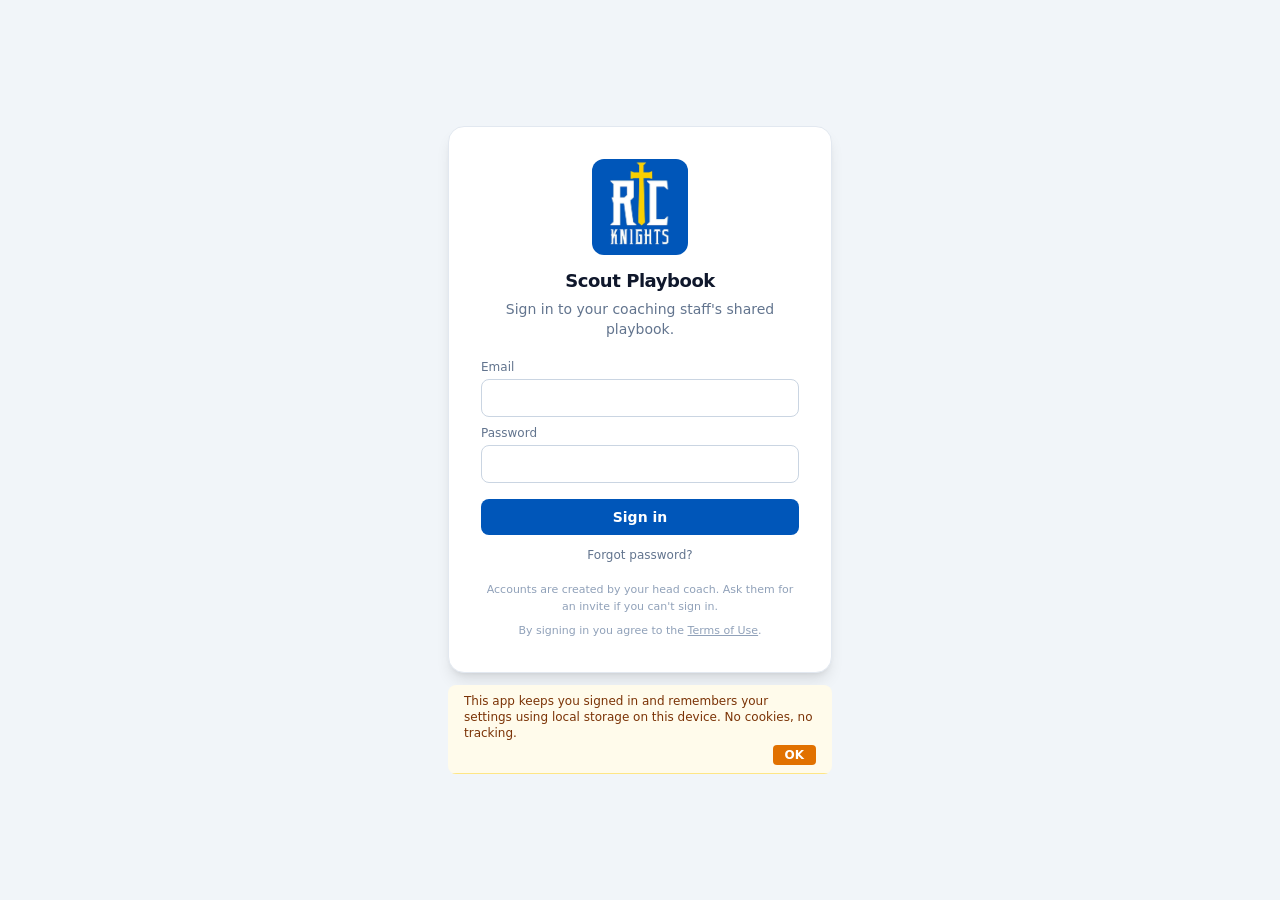
==== commit 46bdbff6: "Deploy web app" ====
--- a/index.html
+++ b/index.html
@@ -1,12 +1,14 @@
 <!doctype html>
 <html lang="en">
   <head>
+    <meta http-equiv="Content-Security-Policy" content="default-src &#39;self&#39;; script-src &#39;self&#39;; style-src &#39;self&#39; &#39;unsafe-inline&#39;; img-src &#39;self&#39; data: blob:; font-src &#39;self&#39; data:; connect-src &#39;self&#39; https://aypkqyqpwuabpvdjszmd.supabase.co wss://aypkqyqpwuabpvdjszmd.supabase.co; worker-src &#39;self&#39; blob:; object-src &#39;none&#39;; base-uri &#39;self&#39;; form-action &#39;self&#39;">
+
     <meta charset="UTF-8" />
     <meta name="viewport" content="width=device-width, initial-scale=1.0" />
     <link rel="icon" type="image/png" href="./favicon.png" />
     <title>RC Knights — Scout Playbook</title>
-    <script type="module" crossorigin src="./assets/index-Dlpjpa-e.js"></script>
-    <link rel="stylesheet" crossorigin href="./assets/index-kZsJQ_K7.css">
+    <script type="module" crossorigin src="./assets/index-llFQDOui.js"></script>
+    <link rel="stylesheet" crossorigin href="./assets/index-DLPsNGqO.css">
   </head>
   <body>
     <div id="root"></div>
--- a/assets/index-DLPsNGqO.css
+++ b/assets/index-DLPsNGqO.css
@@ -0,0 +1 @@
+@layer properties{@supports (((-webkit-hyphens:none)) and (not (margin-trim:inline))) or ((-moz-orient:inline) and (not (color:rgb(from red r g b)))){*,:before,:after,::backdrop{--tw-translate-x:0;--tw-translate-y:0;--tw-translate-z:0;--tw-scale-x:1;--tw-scale-y:1;--tw-scale-z:1;--tw-rotate-x:initial;--tw-rotate-y:initial;--tw-rotate-z:initial;--tw-skew-x:initial;--tw-skew-y:initial;--tw-space-y-reverse:0;--tw-border-style:solid;--tw-leading:initial;--tw-font-weight:initial;--tw-tracking:initial;--tw-shadow:0 0 #0000;--tw-shadow-color:initial;--tw-shadow-alpha:100%;--tw-inset-shadow:0 0 #0000;--tw-inset-shadow-color:initial;--tw-inset-shadow-alpha:100%;--tw-ring-color:initial;--tw-ring-shadow:0 0 #0000;--tw-inset-ring-color:initial;--tw-inset-ring-shadow:0 0 #0000;--tw-ring-inset:initial;--tw-ring-offset-width:0px;--tw-ring-offset-color:#fff;--tw-ring-offset-shadow:0 0 #0000;--tw-outline-style:solid;--tw-blur:initial;--tw-brightness:initial;--tw-contrast:initial;--tw-grayscale:initial;--tw-hue-rotate:initial;--tw-invert:initial;--tw-opacity:initial;--tw-saturate:initial;--tw-sepia:initial;--tw-drop-shadow:initial;--tw-drop-shadow-color:initial;--tw-drop-shadow-alpha:100%;--tw-drop-shadow-size:initial;--tw-duration:initial}}}@layer theme{:root,:host{--font-sans:ui-sans-serif, system-ui, sans-serif, "Apple Color Emoji", "Segoe UI Emoji", "Segoe UI Symbol", "Noto Color Emoji";--font-mono:ui-monospace, SFMono-Regular, Menlo, Monaco, Consolas, "Liberation Mono", "Courier New", monospace;--color-red-50:oklch(97.1% .013 17.38);--color-red-100:oklch(93.6% .032 17.717);--color-red-200:oklch(88.5% .062 18.334);--color-red-300:oklch(80.8% .114 19.571);--color-red-400:oklch(70.4% .191 22.216);--color-red-500:oklch(63.7% .237 25.331);--color-red-600:oklch(57.7% .245 27.325);--color-red-700:oklch(50.5% .213 27.518);--color-red-800:oklch(44.4% .177 26.899);--color-red-900:oklch(39.6% .141 25.723);--color-amber-50:oklch(98.7% .022 95.277);--color-amber-100:oklch(96.2% .059 95.617);--color-amber-200:oklch(92.4% .12 95.746);--color-amber-300:oklch(87.9% .169 91.605);--color-amber-400:oklch(82.8% .189 84.429);--color-amber-500:oklch(76.9% .188 70.08);--color-amber-600:oklch(66.6% .179 58.318);--color-amber-700:oklch(55.5% .163 48.998);--color-amber-800:oklch(47.3% .137 46.201);--color-amber-900:oklch(41.4% .112 45.904);--color-green-50:oklch(98.2% .018 155.826);--color-green-300:oklch(87.1% .15 154.449);--color-green-500:oklch(72.3% .219 149.579);--color-green-600:oklch(62.7% .194 149.214);--color-green-800:oklch(44.8% .119 151.328);--color-sky-50:oklch(97.7% .013 236.62);--color-sky-100:oklch(95.1% .026 236.824);--color-sky-200:oklch(90.1% .058 230.902);--color-sky-300:oklch(82.8% .111 230.318);--color-sky-400:oklch(74.6% .16 232.661);--color-sky-500:oklch(68.5% .169 237.323);--color-sky-600:oklch(58.8% .158 241.966);--color-sky-700:oklch(50% .134 242.749);--color-sky-800:oklch(44.3% .11 240.79);--color-violet-50:oklch(96.9% .016 293.756);--color-violet-700:oklch(49.1% .27 292.581);--color-fuchsia-50:oklch(97.7% .017 320.058);--color-fuchsia-200:oklch(90.3% .076 319.62);--color-fuchsia-300:oklch(83.3% .145 321.434);--color-fuchsia-400:oklch(74% .238 322.16);--color-fuchsia-700:oklch(51.8% .253 323.949);--color-fuchsia-800:oklch(45.2% .211 324.591);--color-slate-50:oklch(98.4% .003 247.858);--color-slate-100:oklch(96.8% .007 247.896);--color-slate-200:oklch(92.9% .013 255.508);--color-slate-300:oklch(86.9% .022 252.894);--color-slate-400:oklch(70.4% .04 256.788);--color-slate-500:oklch(55.4% .046 257.417);--color-slate-600:oklch(44.6% .043 257.281);--color-slate-700:oklch(37.2% .044 257.287);--color-slate-800:oklch(27.9% .041 260.031);--color-slate-900:oklch(20.8% .042 265.755);--color-black:#000;--color-white:#fff;--spacing:.25rem;--container-md:28rem;--container-2xl:42rem;--container-3xl:48rem;--container-4xl:56rem;--container-5xl:64rem;--container-7xl:80rem;--text-xs:.75rem;--text-xs--line-height:calc(1 / .75);--text-sm:.875rem;--text-sm--line-height:calc(1.25 / .875);--text-lg:1.125rem;--text-lg--line-height:calc(1.75 / 1.125);--text-xl:1.25rem;--text-xl--line-height:calc(1.75 / 1.25);--text-2xl:1.5rem;--text-2xl--line-height:calc(2 / 1.5);--text-3xl:1.875rem;--text-3xl--line-height: 1.2 ;--font-weight-normal:400;--font-weight-medium:500;--font-weight-semibold:600;--font-weight-bold:700;--tracking-tight:-.025em;--tracking-wide:.025em;--tracking-widest:.1em;--leading-tight:1.25;--leading-snug:1.375;--leading-relaxed:1.625;--radius-md:.375rem;--radius-lg:.5rem;--radius-xl:.75rem;--radius-2xl:1rem;--animate-pulse:pulse 2s cubic-bezier(.4, 0, .6, 1) infinite;--default-transition-duration:.15s;--default-transition-timing-function:cubic-bezier(.4, 0, .2, 1);--default-font-family:var(--font-sans);--default-mono-font-family:var(--font-mono);--color-brand:#0056b9;--color-brand-dark:#00479a;--color-brand-50:#e6f0fb;--color-brand-100:#cfe0f5;--color-gold:#facc00;--color-gold-dark:#d9b000}}@layer base{*,:after,:before,::backdrop{box-sizing:border-box;border:0 solid;margin:0;padding:0}::file-selector-button{box-sizing:border-box;border:0 solid;margin:0;padding:0}html,:host{-webkit-text-size-adjust:100%;tab-size:4;line-height:1.5;font-family:var(--default-font-family,ui-sans-serif, system-ui, sans-serif, "Apple Color Emoji", "Segoe UI Emoji", "Segoe UI Symbol", "Noto Color Emoji");font-feature-settings:var(--default-font-feature-settings,normal);font-variation-settings:var(--default-font-variation-settings,normal);-webkit-tap-highlight-color:transparent}hr{height:0;color:inherit;border-top-width:1px}abbr:where([title]){-webkit-text-decoration:underline dotted;text-decoration:underline dotted}h1,h2,h3,h4,h5,h6{font-size:inherit;font-weight:inherit}a{color:inherit;-webkit-text-decoration:inherit;text-decoration:inherit}b,strong{font-weight:bolder}code,kbd,samp,pre{font-family:var(--default-mono-font-family,ui-monospace, SFMono-Regular, Menlo, Monaco, Consolas, "Liberation Mono", "Courier New", monospace);font-feature-settings:var(--default-mono-font-feature-settings,normal);font-variation-settings:var(--default-mono-font-variation-settings,normal);font-size:1em}small{font-size:80%}sub,sup{vertical-align:baseline;font-size:75%;line-height:0;position:relative}sub{bottom:-.25em}sup{top:-.5em}table{text-indent:0;border-color:inherit;border-collapse:collapse}:-moz-focusring{outline:auto}progress{vertical-align:baseline}summary{display:list-item}ol,ul,menu{list-style:none}img,svg,video,canvas,audio,iframe,embed,object{vertical-align:middle;display:block}img,video{max-width:100%;height:auto}button,input,select,optgroup,textarea{font:inherit;font-feature-settings:inherit;font-variation-settings:inherit;letter-spacing:inherit;color:inherit;opacity:1;background-color:#0000;border-radius:0}::file-selector-button{font:inherit;font-feature-settings:inherit;font-variation-settings:inherit;letter-spacing:inherit;color:inherit;opacity:1;background-color:#0000;border-radius:0}:where(select:is([multiple],[size])) optgroup{font-weight:bolder}:where(select:is([multiple],[size])) optgroup option{padding-inline-start:20px}::file-selector-button{margin-inline-end:4px}::placeholder{opacity:1}@supports (not ((-webkit-appearance:-apple-pay-button))) or (contain-intrinsic-size:1px){::placeholder{color:currentColor}@supports (color:color-mix(in lab,red,red)){::placeholder{color:color-mix(in oklab,currentcolor 50%,transparent)}}}textarea{resize:vertical}::-webkit-search-decoration{-webkit-appearance:none}::-webkit-date-and-time-value{min-height:1lh;text-align:inherit}::-webkit-datetime-edit{display:inline-flex}::-webkit-datetime-edit-fields-wrapper{padding:0}::-webkit-datetime-edit{padding-block:0}::-webkit-datetime-edit-year-field{padding-block:0}::-webkit-datetime-edit-month-field{padding-block:0}::-webkit-datetime-edit-day-field{padding-block:0}::-webkit-datetime-edit-hour-field{padding-block:0}::-webkit-datetime-edit-minute-field{padding-block:0}::-webkit-datetime-edit-second-field{padding-block:0}::-webkit-datetime-edit-millisecond-field{padding-block:0}::-webkit-datetime-edit-meridiem-field{padding-block:0}::-webkit-calendar-picker-indicator{line-height:1}:-moz-ui-invalid{box-shadow:none}button,input:where([type=button],[type=reset],[type=submit]){appearance:button}::file-selector-button{appearance:button}::-webkit-inner-spin-button{height:auto}::-webkit-outer-spin-button{height:auto}[hidden]:where(:not([hidden=until-found])){display:none!important}}@layer components;@layer utilities{.pointer-events-auto{pointer-events:auto}.pointer-events-none{pointer-events:none}.visible{visibility:visible}.absolute{position:absolute}.fixed{position:fixed}.relative{position:relative}.static{position:static}.sticky{position:sticky}.inset-0{inset:0}.inset-x-0{inset-inline:0}.inset-y-0{inset-block:0}.top-0{top:0}.top-1\.5{top:calc(var(--spacing) * 1.5)}.top-2{top:calc(var(--spacing) * 2)}.right-1\.5{right:calc(var(--spacing) * 1.5)}.right-4{right:calc(var(--spacing) * 4)}.bottom-2{bottom:calc(var(--spacing) * 2)}.bottom-4{bottom:calc(var(--spacing) * 4)}.left-0{left:0}.left-1\/2{left:50%}.left-2{left:calc(var(--spacing) * 2)}.z-10{z-index:10}.z-30{z-index:30}.z-40{z-index:40}.z-50{z-index:50}.z-\[90\]{z-index:90}.z-\[100\]{z-index:100}.col-span-full{grid-column:1/-1}.m-4{margin:calc(var(--spacing) * 4)}.m-auto{margin:auto}.mx-1{margin-inline:var(--spacing)}.mx-3{margin-inline:calc(var(--spacing) * 3)}.mx-auto{margin-inline:auto}.my-6{margin-block:calc(var(--spacing) * 6)}.mt-0\.5{margin-top:calc(var(--spacing) * .5)}.mt-1{margin-top:var(--spacing)}.mt-1\.5{margin-top:calc(var(--spacing) * 1.5)}.mt-2{margin-top:calc(var(--spacing) * 2)}.mt-3{margin-top:calc(var(--spacing) * 3)}.mt-4{margin-top:calc(var(--spacing) * 4)}.mt-6{margin-top:calc(var(--spacing) * 6)}.mt-8{margin-top:calc(var(--spacing) * 8)}.mt-auto{margin-top:auto}.mr-1{margin-right:var(--spacing)}.mr-2{margin-right:calc(var(--spacing) * 2)}.mr-3{margin-right:calc(var(--spacing) * 3)}.mr-auto{margin-right:auto}.-mb-2{margin-bottom:calc(var(--spacing) * -2)}.-mb-px{margin-bottom:-1px}.mb-0\.5{margin-bottom:calc(var(--spacing) * .5)}.mb-1{margin-bottom:var(--spacing)}.mb-1\.5{margin-bottom:calc(var(--spacing) * 1.5)}.mb-2{margin-bottom:calc(var(--spacing) * 2)}.mb-3{margin-bottom:calc(var(--spacing) * 3)}.mb-4{margin-bottom:calc(var(--spacing) * 4)}.mb-5{margin-bottom:calc(var(--spacing) * 5)}.mb-6{margin-bottom:calc(var(--spacing) * 6)}.ml-1{margin-left:var(--spacing)}.ml-2{margin-left:calc(var(--spacing) * 2)}.ml-4{margin-left:calc(var(--spacing) * 4)}.ml-auto{margin-left:auto}.block{display:block}.flex{display:flex}.grid{display:grid}.hidden{display:none}.inline{display:inline}.inline-block{display:inline-block}.inline-flex{display:inline-flex}.table{display:table}.aspect-\[2\/1\]{aspect-ratio:2}.h-2{height:calc(var(--spacing) * 2)}.h-5{height:calc(var(--spacing) * 5)}.h-6{height:calc(var(--spacing) * 6)}.h-7{height:calc(var(--spacing) * 7)}.h-8{height:calc(var(--spacing) * 8)}.h-10{height:calc(var(--spacing) * 10)}.h-12{height:calc(var(--spacing) * 12)}.h-96{height:calc(var(--spacing) * 96)}.h-full{height:100%}.max-h-40{max-height:calc(var(--spacing) * 40)}.max-h-72{max-height:calc(var(--spacing) * 72)}.max-h-\[28rem\]{max-height:28rem}.max-h-\[85vh\]{max-height:85vh}.max-h-\[95vh\]{max-height:95vh}.max-h-\[calc\(100vh-17rem\)\]{max-height:calc(100vh - 17rem)}.min-h-\[2\.1rem\]{min-height:2.1rem}.min-h-\[5rem\]{min-height:5rem}.min-h-\[16rem\]{min-height:16rem}.w-2{width:calc(var(--spacing) * 2)}.w-4{width:calc(var(--spacing) * 4)}.w-5{width:calc(var(--spacing) * 5)}.w-6{width:calc(var(--spacing) * 6)}.w-7{width:calc(var(--spacing) * 7)}.w-8{width:calc(var(--spacing) * 8)}.w-10{width:calc(var(--spacing) * 10)}.w-12{width:calc(var(--spacing) * 12)}.w-14{width:calc(var(--spacing) * 14)}.w-16{width:calc(var(--spacing) * 16)}.w-20{width:calc(var(--spacing) * 20)}.w-24{width:calc(var(--spacing) * 24)}.w-28{width:calc(var(--spacing) * 28)}.w-32{width:calc(var(--spacing) * 32)}.w-36{width:calc(var(--spacing) * 36)}.w-40{width:calc(var(--spacing) * 40)}.w-44{width:calc(var(--spacing) * 44)}.w-48{width:calc(var(--spacing) * 48)}.w-52{width:calc(var(--spacing) * 52)}.w-56{width:calc(var(--spacing) * 56)}.w-64{width:calc(var(--spacing) * 64)}.w-80{width:calc(var(--spacing) * 80)}.w-96{width:calc(var(--spacing) * 96)}.w-\[720px\]{width:720px}.w-full{width:100%}.w-px{width:1px}.max-w-2xl{max-width:var(--container-2xl)}.max-w-3xl{max-width:var(--container-3xl)}.max-w-4xl{max-width:var(--container-4xl)}.max-w-5xl{max-width:var(--container-5xl)}.max-w-7xl{max-width:var(--container-7xl)}.max-w-\[11rem\]{max-width:11rem}.max-w-\[12rem\]{max-width:12rem}.max-w-\[14rem\]{max-width:14rem}.max-w-\[72ch\]{max-width:72ch}.max-w-\[85\%\]{max-width:85%}.max-w-\[90vw\]{max-width:90vw}.max-w-\[95vw\]{max-width:95vw}.max-w-\[calc\(100\%-1rem\)\]{max-width:calc(100% - 1rem)}.max-w-full{max-width:100%}.max-w-md{max-width:var(--container-md)}.min-w-0{min-width:0}.min-w-40{min-width:calc(var(--spacing) * 40)}.min-w-48{min-width:calc(var(--spacing) * 48)}.min-w-\[4rem\]{min-width:4rem}.min-w-\[10rem\]{min-width:10rem}.min-w-\[16rem\]{min-width:16rem}.min-w-\[30rem\]{min-width:30rem}.flex-1{flex:1}.shrink-0{flex-shrink:0}.basis-full{flex-basis:100%}.border-collapse{border-collapse:collapse}.-translate-x-1\/2{--tw-translate-x: -50% ;translate:var(--tw-translate-x) var(--tw-translate-y)}.-translate-x-full{--tw-translate-x:-100%;translate:var(--tw-translate-x) var(--tw-translate-y)}.translate-x-0{--tw-translate-x:0;translate:var(--tw-translate-x) var(--tw-translate-y)}.scale-110{--tw-scale-x:110%;--tw-scale-y:110%;--tw-scale-z:110%;scale:var(--tw-scale-x) var(--tw-scale-y)}.transform{transform:var(--tw-rotate-x,) var(--tw-rotate-y,) var(--tw-rotate-z,) var(--tw-skew-x,) var(--tw-skew-y,)}.animate-pulse{animation:var(--animate-pulse)}.cursor-grab{cursor:grab}.cursor-move{cursor:move}.cursor-pointer{cursor:pointer}.touch-manipulation{touch-action:manipulation}.list-disc{list-style-type:disc}.grid-cols-1{grid-template-columns:repeat(1,minmax(0,1fr))}.grid-cols-2{grid-template-columns:repeat(2,minmax(0,1fr))}.grid-cols-3{grid-template-columns:repeat(3,minmax(0,1fr))}.grid-cols-\[260px_1fr\]{grid-template-columns:260px 1fr}.grid-cols-\[280px_1fr\]{grid-template-columns:280px 1fr}.grid-cols-\[repeat\(auto-fill\,minmax\(200px\,1fr\)\)\]{grid-template-columns:repeat(auto-fill,minmax(200px,1fr))}.grid-cols-\[repeat\(auto-fill\,minmax\(220px\,1fr\)\)\]{grid-template-columns:repeat(auto-fill,minmax(220px,1fr))}.grid-cols-\[repeat\(auto-fill\,minmax\(260px\,1fr\)\)\]{grid-template-columns:repeat(auto-fill,minmax(260px,1fr))}.grid-cols-\[repeat\(auto-fill\,minmax\(300px\,1fr\)\)\]{grid-template-columns:repeat(auto-fill,minmax(300px,1fr))}.flex-col{flex-direction:column}.flex-wrap{flex-wrap:wrap}.items-baseline{align-items:baseline}.items-center{align-items:center}.items-end{align-items:flex-end}.items-start{align-items:flex-start}.justify-between{justify-content:space-between}.justify-center{justify-content:center}.justify-end{justify-content:flex-end}.gap-0\.5{gap:calc(var(--spacing) * .5)}.gap-1{gap:var(--spacing)}.gap-1\.5{gap:calc(var(--spacing) * 1.5)}.gap-2{gap:calc(var(--spacing) * 2)}.gap-3{gap:calc(var(--spacing) * 3)}.gap-4{gap:calc(var(--spacing) * 4)}.gap-5{gap:calc(var(--spacing) * 5)}:where(.space-y-1>:not(:last-child)){--tw-space-y-reverse:0;margin-block-start:calc(var(--spacing) * var(--tw-space-y-reverse));margin-block-end:calc(var(--spacing) * calc(1 - var(--tw-space-y-reverse)))}:where(.space-y-1\.5>:not(:last-child)){--tw-space-y-reverse:0;margin-block-start:calc(calc(var(--spacing) * 1.5) * var(--tw-space-y-reverse));margin-block-end:calc(calc(var(--spacing) * 1.5) * calc(1 - var(--tw-space-y-reverse)))}.gap-x-2{column-gap:calc(var(--spacing) * 2)}.gap-x-3{column-gap:calc(var(--spacing) * 3)}.gap-x-4{column-gap:calc(var(--spacing) * 4)}.gap-y-1{row-gap:var(--spacing)}.gap-y-2{row-gap:calc(var(--spacing) * 2)}.self-center{align-self:center}.self-end{align-self:flex-end}.self-start{align-self:flex-start}.truncate{text-overflow:ellipsis;white-space:nowrap;overflow:hidden}.overflow-auto{overflow:auto}.overflow-hidden{overflow:hidden}.overflow-x-auto{overflow-x:auto}.overflow-y-auto{overflow-y:auto}.rounded{border-radius:.25rem}.rounded-2xl{border-radius:var(--radius-2xl)}.rounded-full{border-radius:3.40282e38px}.rounded-lg{border-radius:var(--radius-lg)}.rounded-md{border-radius:var(--radius-md)}.rounded-xl{border-radius:var(--radius-xl)}.rounded-t-lg{border-top-left-radius:var(--radius-lg);border-top-right-radius:var(--radius-lg)}.border{border-style:var(--tw-border-style);border-width:1px}.border-0{border-style:var(--tw-border-style);border-width:0}.border-2{border-style:var(--tw-border-style);border-width:2px}.border-t{border-top-style:var(--tw-border-style);border-top-width:1px}.border-b{border-bottom-style:var(--tw-border-style);border-bottom-width:1px}.border-b-0{border-bottom-style:var(--tw-border-style);border-bottom-width:0}.border-b-2{border-bottom-style:var(--tw-border-style);border-bottom-width:2px}.border-l{border-left-style:var(--tw-border-style);border-left-width:1px}.border-l-4{border-left-style:var(--tw-border-style);border-left-width:4px}.border-dashed{--tw-border-style:dashed;border-style:dashed}.border-amber-200{border-color:var(--color-amber-200)}.border-amber-300{border-color:var(--color-amber-300)}.border-amber-400{border-color:var(--color-amber-400)}.border-brand{border-color:var(--color-brand)}.border-fuchsia-200{border-color:var(--color-fuchsia-200)}.border-fuchsia-300{border-color:var(--color-fuchsia-300)}.border-gold{border-color:var(--color-gold)}.border-green-300{border-color:var(--color-green-300)}.border-red-200{border-color:var(--color-red-200)}.border-red-300{border-color:var(--color-red-300)}.border-red-300\/40{border-color:#ffa3a366}@supports (color:color-mix(in lab,red,red)){.border-red-300\/40{border-color:color-mix(in oklab,var(--color-red-300) 40%,transparent)}}.border-red-400{border-color:var(--color-red-400)}.border-sky-200{border-color:var(--color-sky-200)}.border-sky-400{border-color:var(--color-sky-400)}.border-sky-500{border-color:var(--color-sky-500)}.border-sky-600{border-color:var(--color-sky-600)}.border-slate-100{border-color:var(--color-slate-100)}.border-slate-200{border-color:var(--color-slate-200)}.border-slate-300{border-color:var(--color-slate-300)}.border-slate-400{border-color:var(--color-slate-400)}.border-slate-800{border-color:var(--color-slate-800)}.border-transparent{border-color:#0000}.border-white\/20{border-color:#fff3}@supports (color:color-mix(in lab,red,red)){.border-white\/20{border-color:color-mix(in oklab,var(--color-white) 20%,transparent)}}.bg-\[\#f4f5f4\]{background-color:#f4f5f4}.bg-amber-50{background-color:var(--color-amber-50)}.bg-amber-100{background-color:var(--color-amber-100)}.bg-amber-500{background-color:var(--color-amber-500)}.bg-amber-600{background-color:var(--color-amber-600)}.bg-amber-900\/40{background-color:#7b330666}@supports (color:color-mix(in lab,red,red)){.bg-amber-900\/40{background-color:color-mix(in oklab,var(--color-amber-900) 40%,transparent)}}.bg-black\/40{background-color:#0006}@supports (color:color-mix(in lab,red,red)){.bg-black\/40{background-color:color-mix(in oklab,var(--color-black) 40%,transparent)}}.bg-brand{background-color:var(--color-brand)}.bg-brand-50{background-color:var(--color-brand-50)}.bg-brand-100{background-color:var(--color-brand-100)}.bg-fuchsia-50{background-color:var(--color-fuchsia-50)}.bg-gold{background-color:var(--color-gold)}.bg-gold\/15{background-color:#facc0026}@supports (color:color-mix(in lab,red,red)){.bg-gold\/15{background-color:color-mix(in oklab,var(--color-gold) 15%,transparent)}}.bg-gold\/20{background-color:#facc0033}@supports (color:color-mix(in lab,red,red)){.bg-gold\/20{background-color:color-mix(in oklab,var(--color-gold) 20%,transparent)}}.bg-gold\/25{background-color:#facc0040}@supports (color:color-mix(in lab,red,red)){.bg-gold\/25{background-color:color-mix(in oklab,var(--color-gold) 25%,transparent)}}.bg-green-50{background-color:var(--color-green-50)}.bg-green-500{background-color:var(--color-green-500)}.bg-red-50{background-color:var(--color-red-50)}.bg-red-600{background-color:var(--color-red-600)}.bg-red-700{background-color:var(--color-red-700)}.bg-red-900\/50{background-color:#82181a80}@supports (color:color-mix(in lab,red,red)){.bg-red-900\/50{background-color:color-mix(in oklab,var(--color-red-900) 50%,transparent)}}.bg-sky-50{background-color:var(--color-sky-50)}.bg-sky-100{background-color:var(--color-sky-100)}.bg-sky-500{background-color:var(--color-sky-500)}.bg-sky-600{background-color:var(--color-sky-600)}.bg-slate-50{background-color:var(--color-slate-50)}.bg-slate-100{background-color:var(--color-slate-100)}.bg-slate-200{background-color:var(--color-slate-200)}.bg-slate-300{background-color:var(--color-slate-300)}.bg-slate-800{background-color:var(--color-slate-800)}.bg-slate-900\/40{background-color:#0f172b66}@supports (color:color-mix(in lab,red,red)){.bg-slate-900\/40{background-color:color-mix(in oklab,var(--color-slate-900) 40%,transparent)}}.bg-slate-900\/60{background-color:#0f172b99}@supports (color:color-mix(in lab,red,red)){.bg-slate-900\/60{background-color:color-mix(in oklab,var(--color-slate-900) 60%,transparent)}}.bg-transparent{background-color:#0000}.bg-violet-50{background-color:var(--color-violet-50)}.bg-white{background-color:var(--color-white)}.bg-white\/10{background-color:#ffffff1a}@supports (color:color-mix(in lab,red,red)){.bg-white\/10{background-color:color-mix(in oklab,var(--color-white) 10%,transparent)}}.bg-white\/15{background-color:#ffffff26}@supports (color:color-mix(in lab,red,red)){.bg-white\/15{background-color:color-mix(in oklab,var(--color-white) 15%,transparent)}}.bg-white\/90{background-color:#ffffffe6}@supports (color:color-mix(in lab,red,red)){.bg-white\/90{background-color:color-mix(in oklab,var(--color-white) 90%,transparent)}}.p-1{padding:var(--spacing)}.p-1\.5{padding:calc(var(--spacing) * 1.5)}.p-2{padding:calc(var(--spacing) * 2)}.p-3{padding:calc(var(--spacing) * 3)}.p-4{padding:calc(var(--spacing) * 4)}.p-5{padding:calc(var(--spacing) * 5)}.p-6{padding:calc(var(--spacing) * 6)}.p-8{padding:calc(var(--spacing) * 8)}.p-10{padding:calc(var(--spacing) * 10)}.px-1{padding-inline:var(--spacing)}.px-1\.5{padding-inline:calc(var(--spacing) * 1.5)}.px-2{padding-inline:calc(var(--spacing) * 2)}.px-2\.5{padding-inline:calc(var(--spacing) * 2.5)}.px-3{padding-inline:calc(var(--spacing) * 3)}.px-4{padding-inline:calc(var(--spacing) * 4)}.px-5{padding-inline:calc(var(--spacing) * 5)}.px-6{padding-inline:calc(var(--spacing) * 6)}.py-0{padding-block:0}.py-0\.5{padding-block:calc(var(--spacing) * .5)}.py-1{padding-block:var(--spacing)}.py-1\.5{padding-block:calc(var(--spacing) * 1.5)}.py-2{padding-block:calc(var(--spacing) * 2)}.py-2\.5{padding-block:calc(var(--spacing) * 2.5)}.py-3{padding-block:calc(var(--spacing) * 3)}.py-4{padding-block:calc(var(--spacing) * 4)}.py-8{padding-block:calc(var(--spacing) * 8)}.pt-1\.5{padding-top:calc(var(--spacing) * 1.5)}.pt-3{padding-top:calc(var(--spacing) * 3)}.pt-4{padding-top:calc(var(--spacing) * 4)}.pt-5{padding-top:calc(var(--spacing) * 5)}.pt-12{padding-top:calc(var(--spacing) * 12)}.pt-16{padding-top:calc(var(--spacing) * 16)}.pt-32{padding-top:calc(var(--spacing) * 32)}.pr-1{padding-right:var(--spacing)}.pr-1\.5{padding-right:calc(var(--spacing) * 1.5)}.pr-2{padding-right:calc(var(--spacing) * 2)}.pr-3{padding-right:calc(var(--spacing) * 3)}.pb-0\.5{padding-bottom:calc(var(--spacing) * .5)}.pb-1{padding-bottom:var(--spacing)}.pb-1\.5{padding-bottom:calc(var(--spacing) * 1.5)}.pb-2{padding-bottom:calc(var(--spacing) * 2)}.pb-3{padding-bottom:calc(var(--spacing) * 3)}.pl-1{padding-left:var(--spacing)}.pl-2\.5{padding-left:calc(var(--spacing) * 2.5)}.pl-3{padding-left:calc(var(--spacing) * 3)}.pl-6{padding-left:calc(var(--spacing) * 6)}.text-center{text-align:center}.text-left{text-align:left}.text-right{text-align:right}.align-middle{vertical-align:middle}.align-top{vertical-align:top}.font-mono{font-family:var(--font-mono)}.text-2xl{font-size:var(--text-2xl);line-height:var(--tw-leading,var(--text-2xl--line-height))}.text-3xl{font-size:var(--text-3xl);line-height:var(--tw-leading,var(--text-3xl--line-height))}.text-lg{font-size:var(--text-lg);line-height:var(--tw-leading,var(--text-lg--line-height))}.text-sm{font-size:var(--text-sm);line-height:var(--tw-leading,var(--text-sm--line-height))}.text-xl{font-size:var(--text-xl);line-height:var(--tw-leading,var(--text-xl--line-height))}.text-xs{font-size:var(--text-xs);line-height:var(--tw-leading,var(--text-xs--line-height))}.text-\[9px\]{font-size:9px}.text-\[10px\]{font-size:10px}.text-\[11px\]{font-size:11px}.text-\[15px\]{font-size:15px}.leading-none{--tw-leading:1;line-height:1}.leading-relaxed{--tw-leading:var(--leading-relaxed);line-height:var(--leading-relaxed)}.leading-snug{--tw-leading:var(--leading-snug);line-height:var(--leading-snug)}.leading-tight{--tw-leading:var(--leading-tight);line-height:var(--leading-tight)}.font-bold{--tw-font-weight:var(--font-weight-bold);font-weight:var(--font-weight-bold)}.font-medium{--tw-font-weight:var(--font-weight-medium);font-weight:var(--font-weight-medium)}.font-normal{--tw-font-weight:var(--font-weight-normal);font-weight:var(--font-weight-normal)}.font-semibold{--tw-font-weight:var(--font-weight-semibold);font-weight:var(--font-weight-semibold)}.tracking-tight{--tw-tracking:var(--tracking-tight);letter-spacing:var(--tracking-tight)}.tracking-wide{--tw-tracking:var(--tracking-wide);letter-spacing:var(--tracking-wide)}.tracking-widest{--tw-tracking:var(--tracking-widest);letter-spacing:var(--tracking-widest)}.break-words{overflow-wrap:break-word}.whitespace-nowrap{white-space:nowrap}.whitespace-pre-wrap{white-space:pre-wrap}.text-amber-200{color:var(--color-amber-200)}.text-amber-500{color:var(--color-amber-500)}.text-amber-600{color:var(--color-amber-600)}.text-amber-700{color:var(--color-amber-700)}.text-amber-800{color:var(--color-amber-800)}.text-amber-900{color:var(--color-amber-900)}.text-brand{color:var(--color-brand)}.text-brand-dark{color:var(--color-brand-dark)}.text-fuchsia-700{color:var(--color-fuchsia-700)}.text-fuchsia-800{color:var(--color-fuchsia-800)}.text-gold-dark{color:var(--color-gold-dark)}.text-green-600{color:var(--color-green-600)}.text-green-800{color:var(--color-green-800)}.text-red-200{color:var(--color-red-200)}.text-red-500{color:var(--color-red-500)}.text-red-600{color:var(--color-red-600)}.text-red-700{color:var(--color-red-700)}.text-red-800{color:var(--color-red-800)}.text-sky-500{color:var(--color-sky-500)}.text-sky-700{color:var(--color-sky-700)}.text-sky-700\/70{color:#0069a4b3}@supports (color:color-mix(in lab,red,red)){.text-sky-700\/70{color:color-mix(in oklab,var(--color-sky-700) 70%,transparent)}}.text-sky-800{color:var(--color-sky-800)}.text-slate-300{color:var(--color-slate-300)}.text-slate-400{color:var(--color-slate-400)}.text-slate-500{color:var(--color-slate-500)}.text-slate-600{color:var(--color-slate-600)}.text-slate-700{color:var(--color-slate-700)}.text-slate-800{color:var(--color-slate-800)}.text-slate-900{color:var(--color-slate-900)}.text-violet-700{color:var(--color-violet-700)}.text-white{color:var(--color-white)}.text-white\/50{color:#ffffff80}@supports (color:color-mix(in lab,red,red)){.text-white\/50{color:color-mix(in oklab,var(--color-white) 50%,transparent)}}.text-white\/60{color:#fff9}@supports (color:color-mix(in lab,red,red)){.text-white\/60{color:color-mix(in oklab,var(--color-white) 60%,transparent)}}.text-white\/70{color:#ffffffb3}@supports (color:color-mix(in lab,red,red)){.text-white\/70{color:color-mix(in oklab,var(--color-white) 70%,transparent)}}.text-white\/80{color:#fffc}@supports (color:color-mix(in lab,red,red)){.text-white\/80{color:color-mix(in oklab,var(--color-white) 80%,transparent)}}.text-white\/90{color:#ffffffe6}@supports (color:color-mix(in lab,red,red)){.text-white\/90{color:color-mix(in oklab,var(--color-white) 90%,transparent)}}.capitalize{text-transform:capitalize}.normal-case{text-transform:none}.uppercase{text-transform:uppercase}.italic{font-style:italic}.line-through{text-decoration-line:line-through}.underline{text-decoration-line:underline}.accent-brand{accent-color:var(--color-brand)}.opacity-50{opacity:.5}.opacity-60{opacity:.6}.opacity-70{opacity:.7}.opacity-80{opacity:.8}.shadow{--tw-shadow:0 1px 3px 0 var(--tw-shadow-color,#0000001a), 0 1px 2px -1px var(--tw-shadow-color,#0000001a);box-shadow:var(--tw-inset-shadow),var(--tw-inset-ring-shadow),var(--tw-ring-offset-shadow),var(--tw-ring-shadow),var(--tw-shadow)}.shadow-2xl{--tw-shadow:0 25px 50px -12px var(--tw-shadow-color,#00000040);box-shadow:var(--tw-inset-shadow),var(--tw-inset-ring-shadow),var(--tw-ring-offset-shadow),var(--tw-ring-shadow),var(--tw-shadow)}.shadow-lg{--tw-shadow:0 10px 15px -3px var(--tw-shadow-color,#0000001a), 0 4px 6px -4px var(--tw-shadow-color,#0000001a);box-shadow:var(--tw-inset-shadow),var(--tw-inset-ring-shadow),var(--tw-ring-offset-shadow),var(--tw-ring-shadow),var(--tw-shadow)}.shadow-sm{--tw-shadow:0 1px 3px 0 var(--tw-shadow-color,#0000001a), 0 1px 2px -1px var(--tw-shadow-color,#0000001a);box-shadow:var(--tw-inset-shadow),var(--tw-inset-ring-shadow),var(--tw-ring-offset-shadow),var(--tw-ring-shadow),var(--tw-shadow)}.shadow-xl{--tw-shadow:0 20px 25px -5px var(--tw-shadow-color,#0000001a), 0 8px 10px -6px var(--tw-shadow-color,#0000001a);box-shadow:var(--tw-inset-shadow),var(--tw-inset-ring-shadow),var(--tw-ring-offset-shadow),var(--tw-ring-shadow),var(--tw-shadow)}.ring-1{--tw-ring-shadow:var(--tw-ring-inset,) 0 0 0 calc(1px + var(--tw-ring-offset-width)) var(--tw-ring-color,currentcolor);box-shadow:var(--tw-inset-shadow),var(--tw-inset-ring-shadow),var(--tw-ring-offset-shadow),var(--tw-ring-shadow),var(--tw-shadow)}.ring-brand{--tw-ring-color:var(--color-brand)}.ring-gold{--tw-ring-color:var(--color-gold)}.ring-red-300{--tw-ring-color:var(--color-red-300)}.outline{outline-style:var(--tw-outline-style);outline-width:1px}.filter{filter:var(--tw-blur,) var(--tw-brightness,) var(--tw-contrast,) var(--tw-grayscale,) var(--tw-hue-rotate,) var(--tw-invert,) var(--tw-saturate,) var(--tw-sepia,) var(--tw-drop-shadow,)}.transition-transform{transition-property:transform,translate,scale,rotate;transition-timing-function:var(--tw-ease,var(--default-transition-timing-function));transition-duration:var(--tw-duration,var(--default-transition-duration))}.duration-200{--tw-duration:.2s;transition-duration:.2s}.outline-none{--tw-outline-style:none;outline-style:none}.select-none{-webkit-user-select:none;user-select:none}@media(hover:hover){.hover\:border-brand:hover{border-color:var(--color-brand)}.hover\:border-fuchsia-400:hover{border-color:var(--color-fuchsia-400)}.hover\:border-red-300:hover{border-color:var(--color-red-300)}.hover\:border-sky-300:hover{border-color:var(--color-sky-300)}.hover\:border-sky-400:hover{border-color:var(--color-sky-400)}.hover\:border-slate-300:hover{border-color:var(--color-slate-300)}.hover\:bg-amber-100:hover{background-color:var(--color-amber-100)}.hover\:bg-amber-600:hover{background-color:var(--color-amber-600)}.hover\:bg-amber-700:hover{background-color:var(--color-amber-700)}.hover\:bg-brand-50:hover{background-color:var(--color-brand-50)}.hover\:bg-brand-100:hover{background-color:var(--color-brand-100)}.hover\:bg-brand-dark:hover{background-color:var(--color-brand-dark)}.hover\:bg-gold-dark:hover{background-color:var(--color-gold-dark)}.hover\:bg-red-50:hover{background-color:var(--color-red-50)}.hover\:bg-red-100:hover{background-color:var(--color-red-100)}.hover\:bg-red-700:hover{background-color:var(--color-red-700)}.hover\:bg-sky-50:hover{background-color:var(--color-sky-50)}.hover\:bg-sky-700:hover{background-color:var(--color-sky-700)}.hover\:bg-slate-100:hover{background-color:var(--color-slate-100)}.hover\:bg-slate-200:hover{background-color:var(--color-slate-200)}.hover\:bg-slate-700:hover{background-color:var(--color-slate-700)}.hover\:bg-white\/10:hover{background-color:#ffffff1a}@supports (color:color-mix(in lab,red,red)){.hover\:bg-white\/10:hover{background-color:color-mix(in oklab,var(--color-white) 10%,transparent)}}.hover\:bg-white\/20:hover{background-color:#fff3}@supports (color:color-mix(in lab,red,red)){.hover\:bg-white\/20:hover{background-color:color-mix(in oklab,var(--color-white) 20%,transparent)}}.hover\:bg-white\/25:hover{background-color:#ffffff40}@supports (color:color-mix(in lab,red,red)){.hover\:bg-white\/25:hover{background-color:color-mix(in oklab,var(--color-white) 25%,transparent)}}.hover\:text-amber-700:hover{color:var(--color-amber-700)}.hover\:text-red-200:hover{color:var(--color-red-200)}.hover\:text-red-300:hover{color:var(--color-red-300)}.hover\:text-red-600:hover{color:var(--color-red-600)}.hover\:text-sky-600:hover{color:var(--color-sky-600)}.hover\:text-sky-700:hover{color:var(--color-sky-700)}.hover\:text-slate-600:hover{color:var(--color-slate-600)}.hover\:text-slate-700:hover{color:var(--color-slate-700)}.hover\:text-slate-800:hover{color:var(--color-slate-800)}.hover\:text-white:hover{color:var(--color-white)}.hover\:underline:hover{text-decoration-line:underline}.hover\:opacity-100:hover{opacity:1}}.focus\:ring-0:focus{--tw-ring-shadow:var(--tw-ring-inset,) 0 0 0 calc(0px + var(--tw-ring-offset-width)) var(--tw-ring-color,currentcolor);box-shadow:var(--tw-inset-shadow),var(--tw-inset-ring-shadow),var(--tw-ring-offset-shadow),var(--tw-ring-shadow),var(--tw-shadow)}.disabled\:text-slate-200:disabled{color:var(--color-slate-200)}.disabled\:text-slate-300:disabled{color:var(--color-slate-300)}.disabled\:no-underline:disabled{text-decoration-line:none}.disabled\:opacity-30:disabled{opacity:.3}.disabled\:opacity-40:disabled{opacity:.4}.disabled\:opacity-50:disabled{opacity:.5}@media(min-width:40rem){.sm\:inline{display:inline}}@media(min-width:48rem){.md\:static{position:static}.md\:z-auto{z-index:auto}.md\:hidden{display:none}.md\:translate-x-0{--tw-translate-x:0;translate:var(--tw-translate-x) var(--tw-translate-y)}.md\:transform-none{transform:none}.md\:pt-0{padding-top:0}}@media(min-width:64rem){.lg\:grid-cols-2{grid-template-columns:repeat(2,minmax(0,1fr))}.lg\:grid-cols-\[1fr_20rem\]{grid-template-columns:1fr 20rem}}@media(min-width:80rem){.xl\:grid-cols-2{grid-template-columns:repeat(2,minmax(0,1fr))}}}:root[data-team=jv]{--color-brand:#157347;--color-brand-dark:#0f5734;--color-brand-50:#e6f4ec;--color-brand-100:#c9e6d5}html,body,#root{height:100%}body{background-color:var(--color-slate-100);color:var(--color-slate-900);-webkit-user-select:none;user-select:none}input,textarea{-webkit-user-select:text;user-select:text}@property --tw-translate-x{syntax:"*";inherits:false;initial-value:0}@property --tw-translate-y{syntax:"*";inherits:false;initial-value:0}@property --tw-translate-z{syntax:"*";inherits:false;initial-value:0}@property --tw-scale-x{syntax:"*";inherits:false;initial-value:1}@property --tw-scale-y{syntax:"*";inherits:false;initial-value:1}@property --tw-scale-z{syntax:"*";inherits:false;initial-value:1}@property --tw-rotate-x{syntax:"*";inherits:false}@property --tw-rotate-y{syntax:"*";inherits:false}@property --tw-rotate-z{syntax:"*";inherits:false}@property --tw-skew-x{syntax:"*";inherits:false}@property --tw-skew-y{syntax:"*";inherits:false}@property --tw-space-y-reverse{syntax:"*";inherits:false;initial-value:0}@property --tw-border-style{syntax:"*";inherits:false;initial-value:solid}@property --tw-leading{syntax:"*";inherits:false}@property --tw-font-weight{syntax:"*";inherits:false}@property --tw-tracking{syntax:"*";inherits:false}@property --tw-shadow{syntax:"*";inherits:false;initial-value:0 0 #0000}@property --tw-shadow-color{syntax:"*";inherits:false}@property --tw-shadow-alpha{syntax:"<percentage>";inherits:false;initial-value:100%}@property --tw-inset-shadow{syntax:"*";inherits:false;initial-value:0 0 #0000}@property --tw-inset-shadow-color{syntax:"*";inherits:false}@property --tw-inset-shadow-alpha{syntax:"<percentage>";inherits:false;initial-value:100%}@property --tw-ring-color{syntax:"*";inherits:false}@property --tw-ring-shadow{syntax:"*";inherits:false;initial-value:0 0 #0000}@property --tw-inset-ring-color{syntax:"*";inherits:false}@property --tw-inset-ring-shadow{syntax:"*";inherits:false;initial-value:0 0 #0000}@property --tw-ring-inset{syntax:"*";inherits:false}@property --tw-ring-offset-width{syntax:"<length>";inherits:false;initial-value:0}@property --tw-ring-offset-color{syntax:"*";inherits:false;initial-value:#fff}@property --tw-ring-offset-shadow{syntax:"*";inherits:false;initial-value:0 0 #0000}@property --tw-outline-style{syntax:"*";inherits:false;initial-value:solid}@property --tw-blur{syntax:"*";inherits:false}@property --tw-brightness{syntax:"*";inherits:false}@property --tw-contrast{syntax:"*";inherits:false}@property --tw-grayscale{syntax:"*";inherits:false}@property --tw-hue-rotate{syntax:"*";inherits:false}@property --tw-invert{syntax:"*";inherits:false}@property --tw-opacity{syntax:"*";inherits:false}@property --tw-saturate{syntax:"*";inherits:false}@property --tw-sepia{syntax:"*";inherits:false}@property --tw-drop-shadow{syntax:"*";inherits:false}@property --tw-drop-shadow-color{syntax:"*";inherits:false}@property --tw-drop-shadow-alpha{syntax:"<percentage>";inherits:false;initial-value:100%}@property --tw-drop-shadow-size{syntax:"*";inherits:false}@property --tw-duration{syntax:"*";inherits:false}@keyframes pulse{50%{opacity:.5}}
